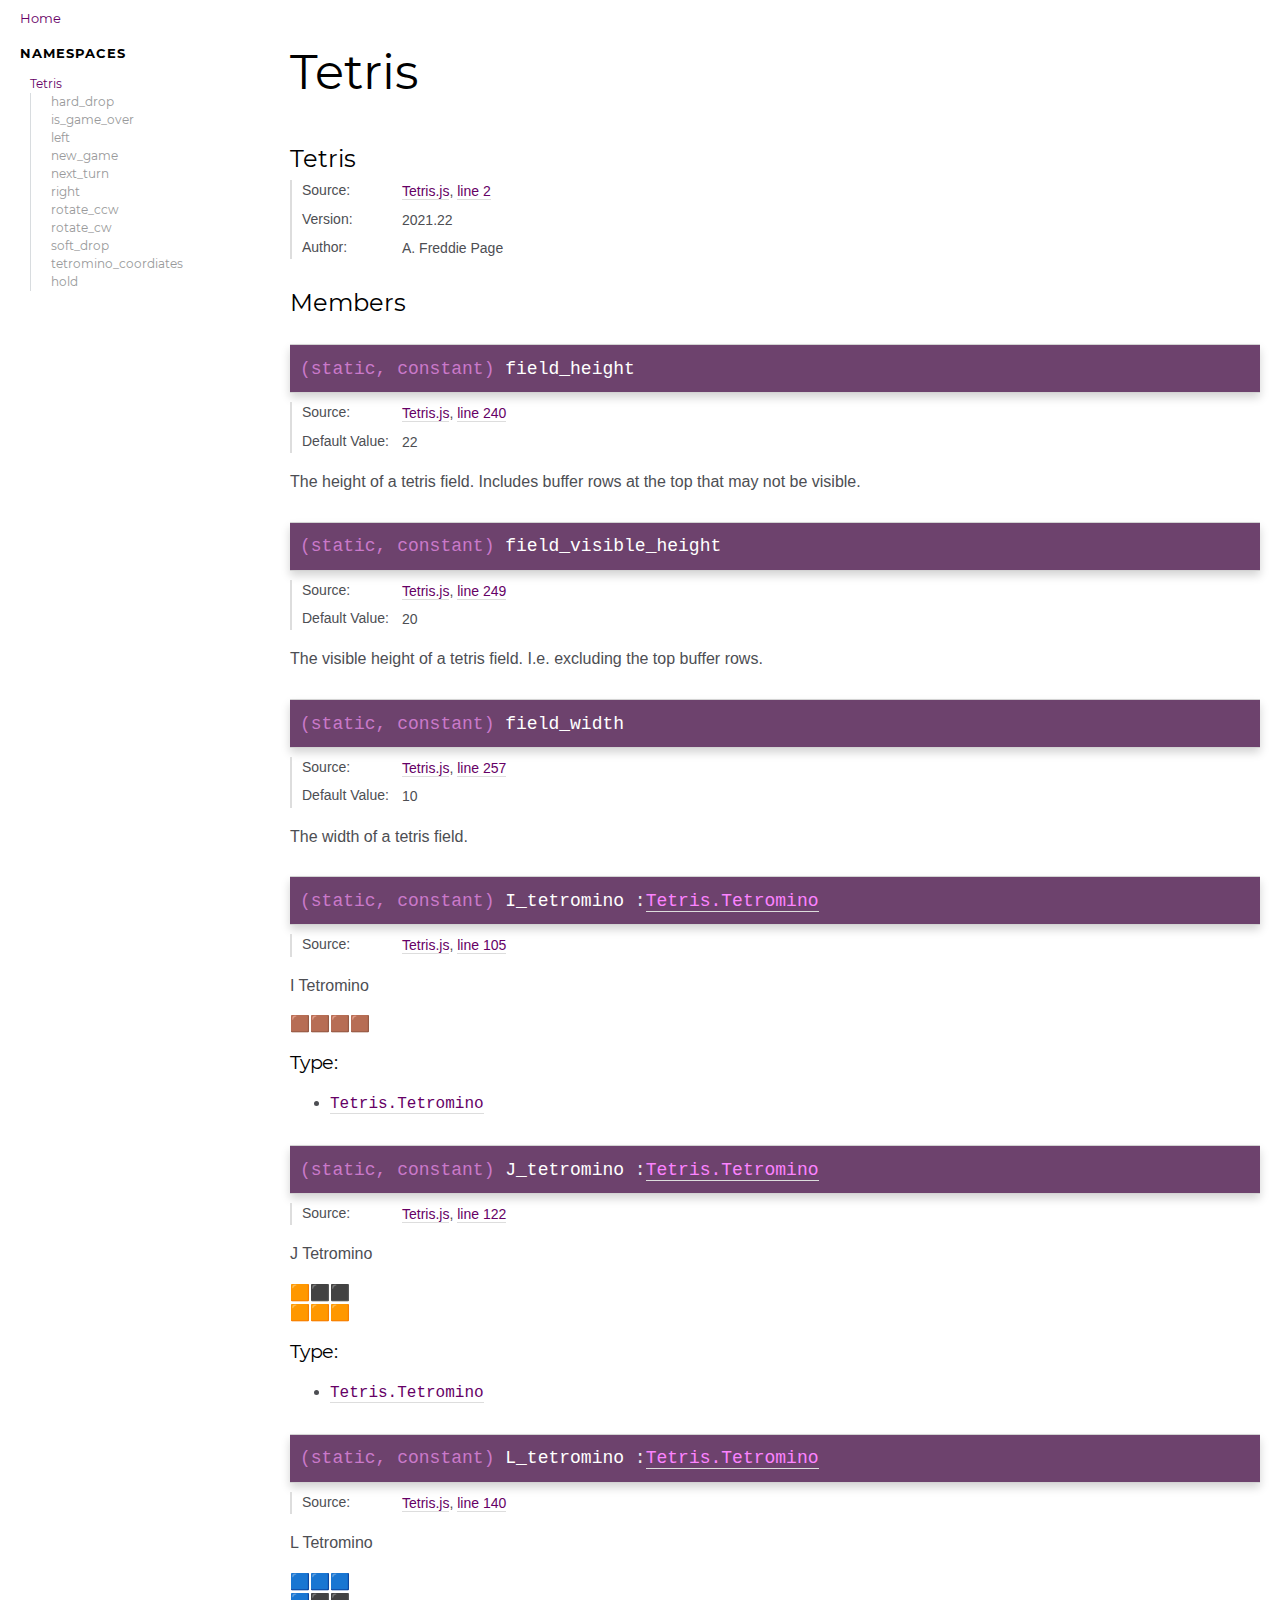
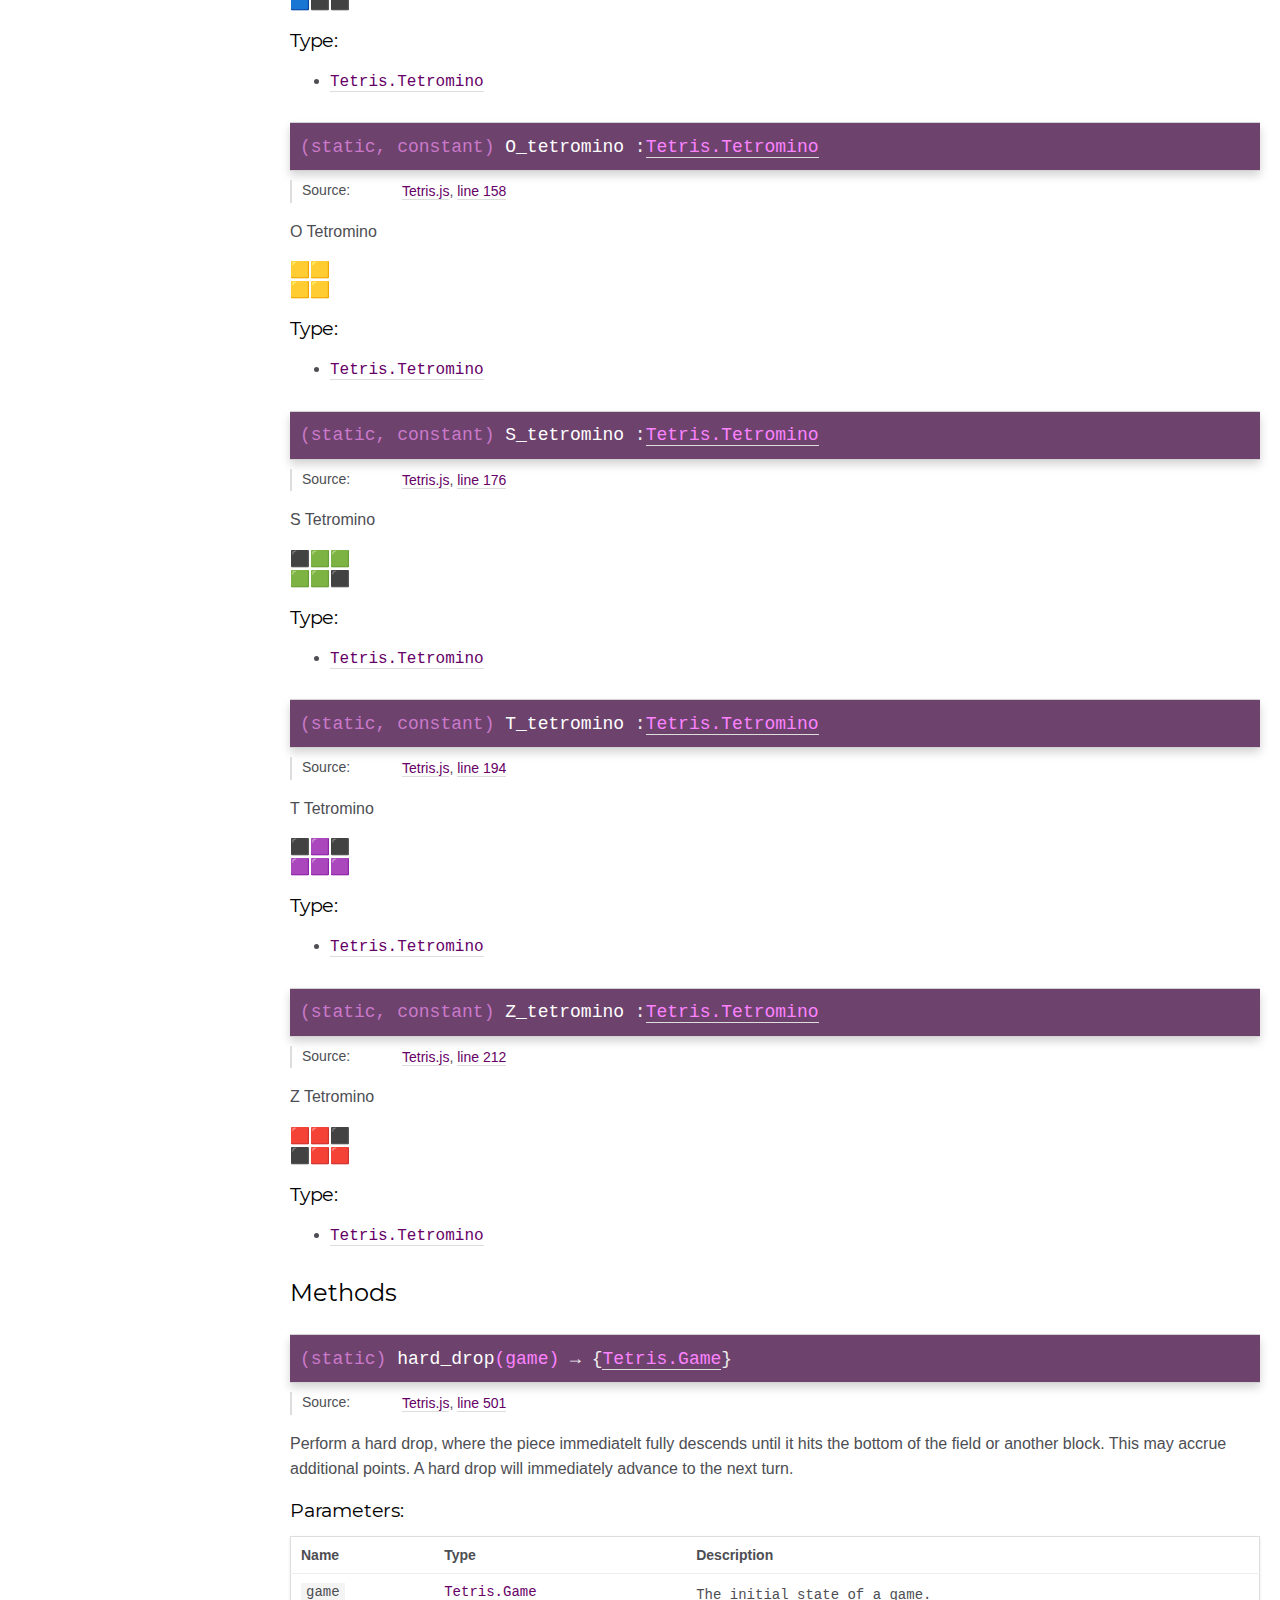
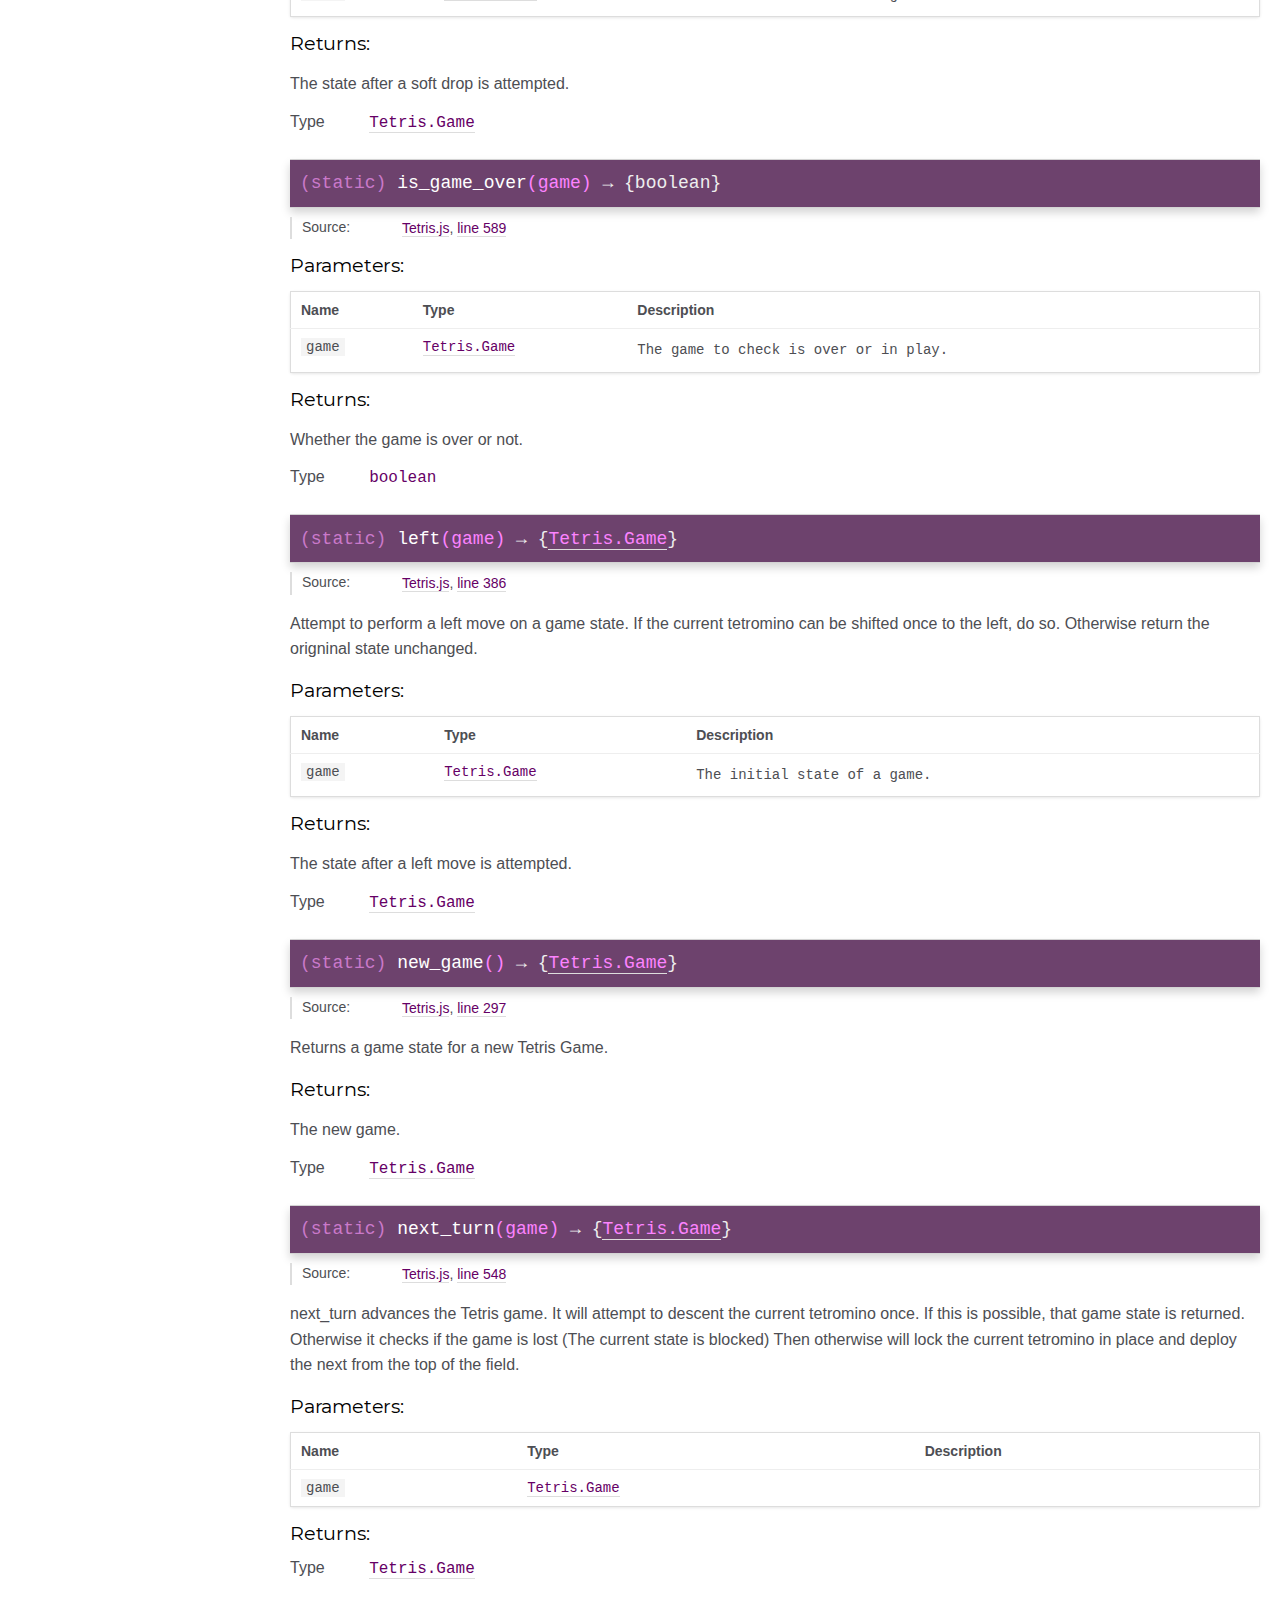
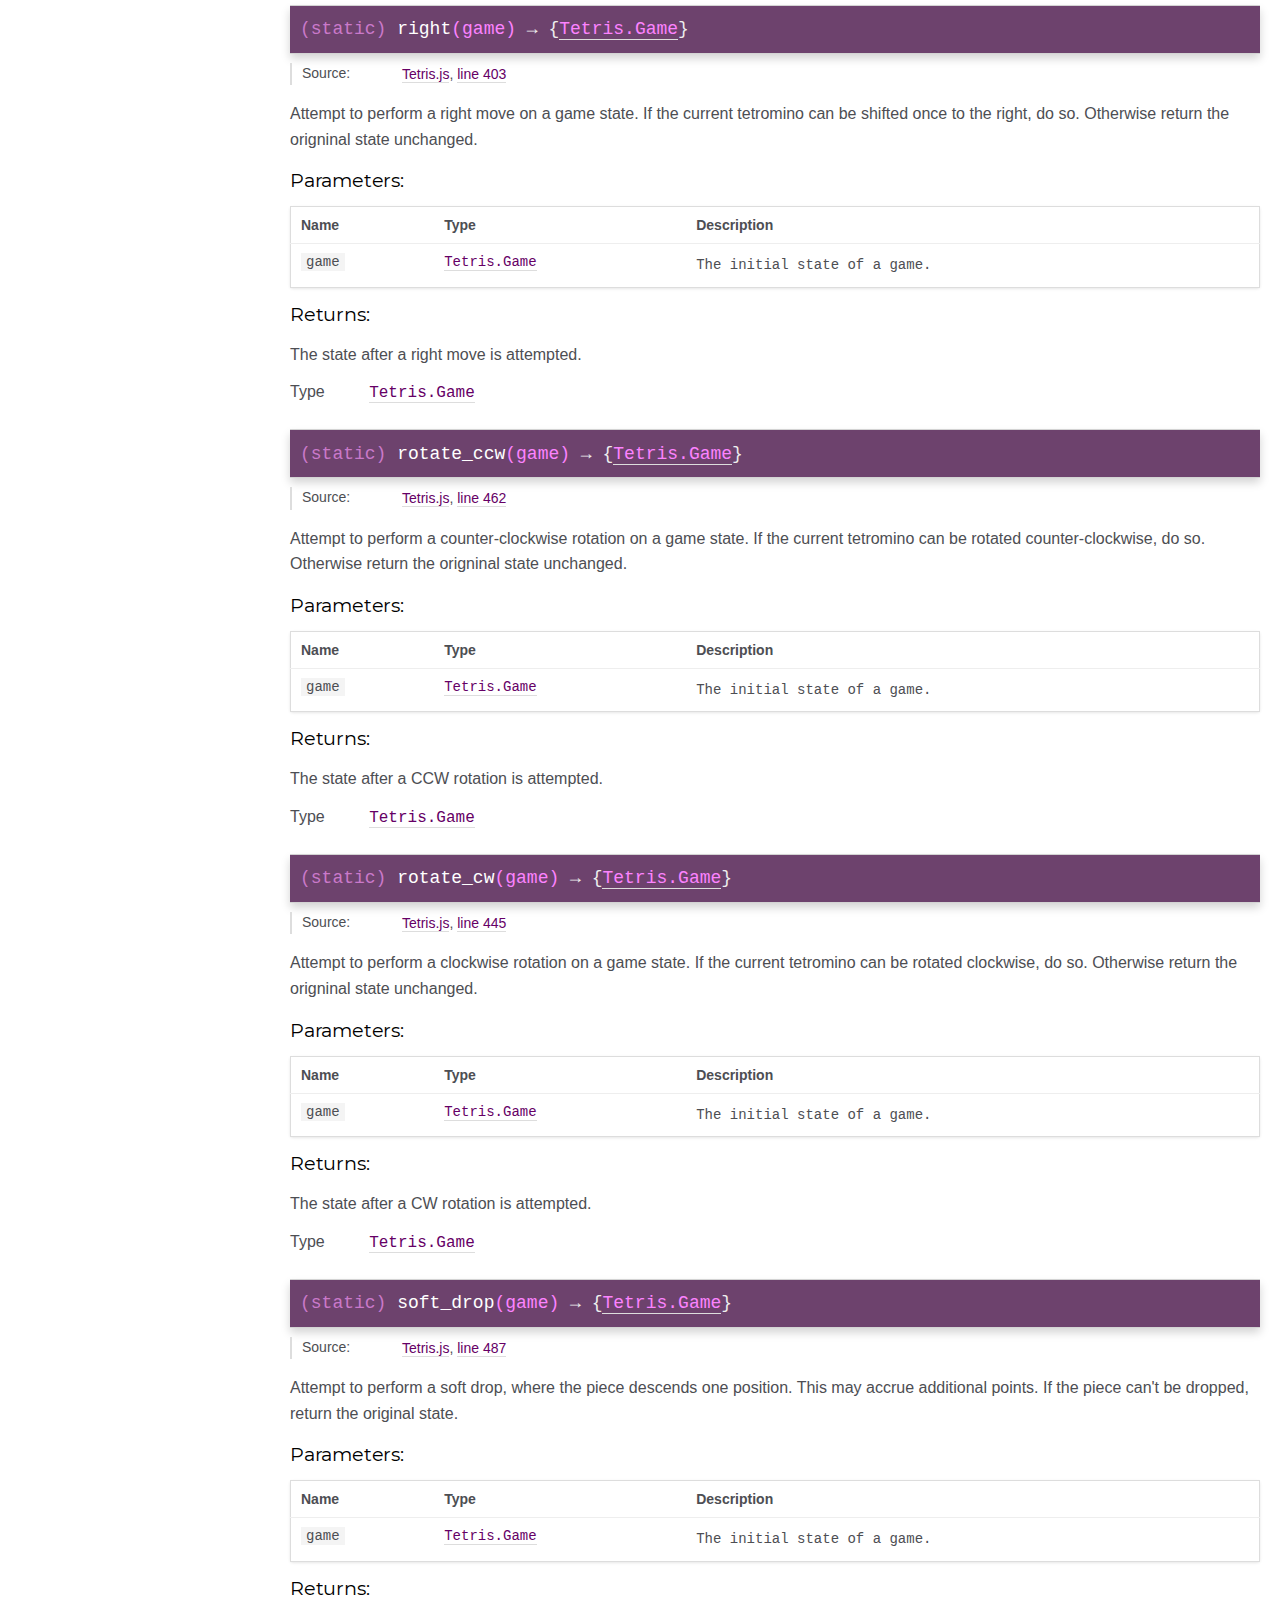
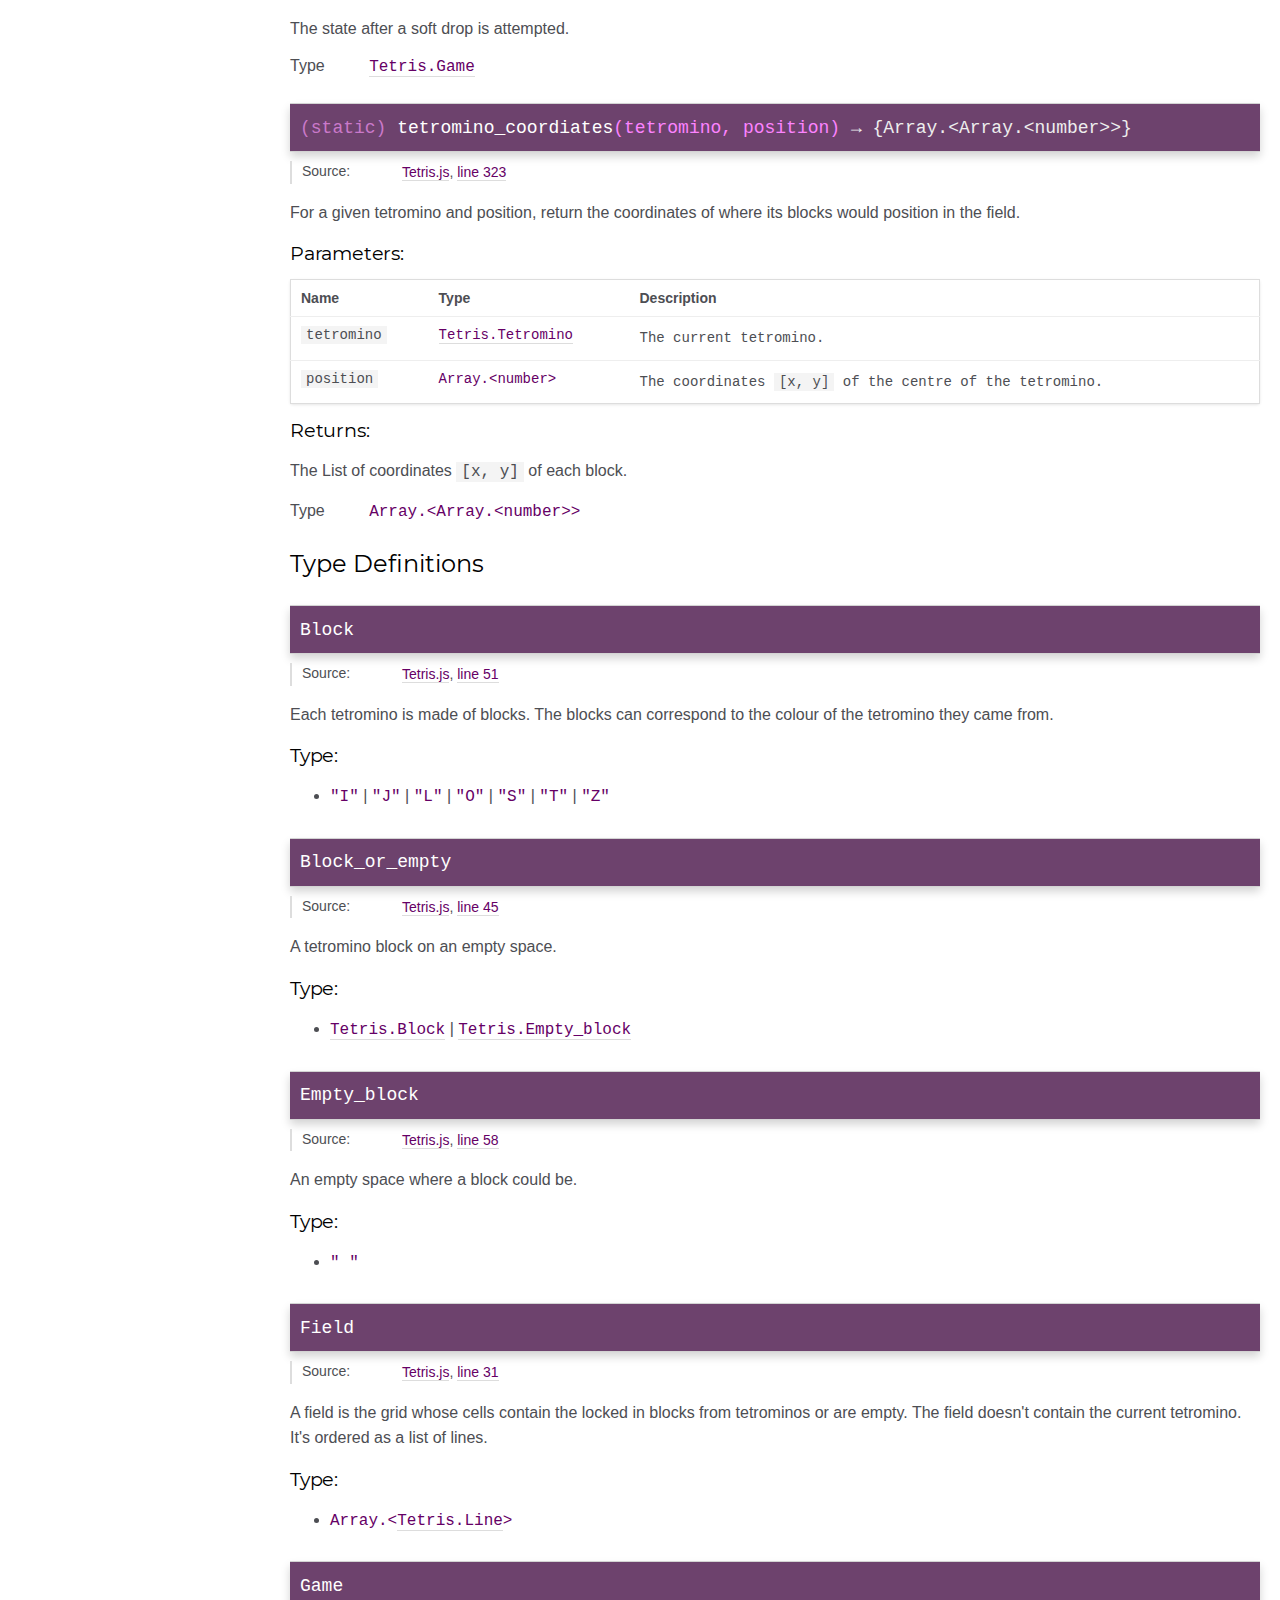
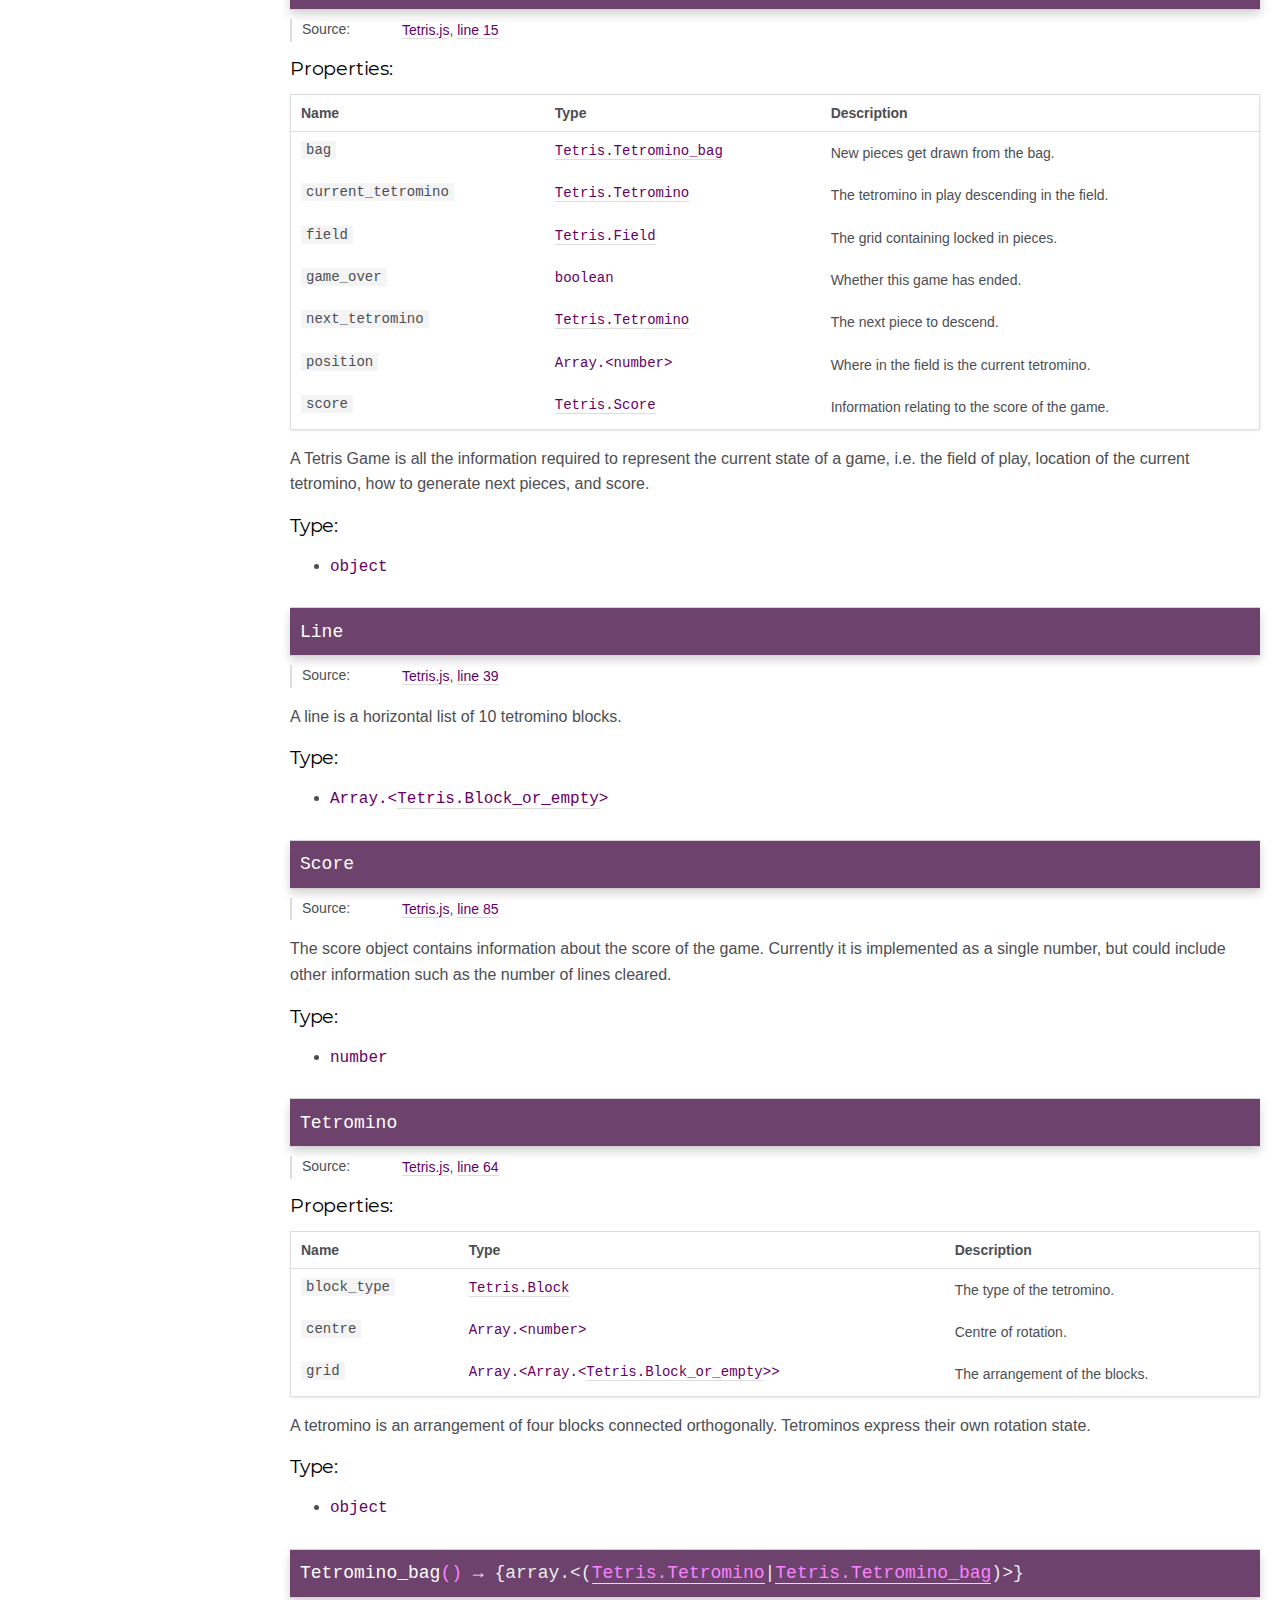
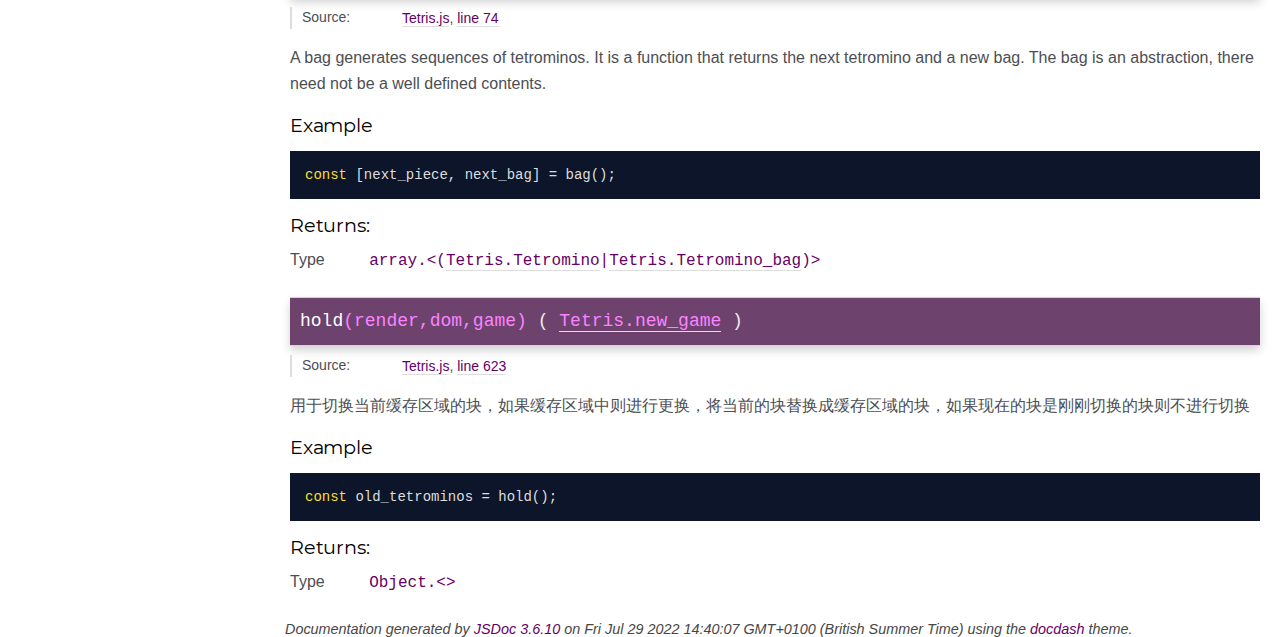
==== docs/Tetris.html @ 2494a232 "SQT" ====
<!DOCTYPE html>
<html lang="en">

<head>

    <meta charset="utf-8">
    <title>Tetris - Documentation</title>


    <script src="scripts/prettify/prettify.js"></script>
    <script src="scripts/prettify/lang-css.js"></script>
    <!--[if lt IE 9]>
      <script src="//html5shiv.googlecode.com/svn/trunk/html5.js"></script>
    <![endif]-->
    <link type="text/css" rel="stylesheet" href="styles/prettify.css">
    <link type="text/css" rel="stylesheet" href="styles/jsdoc.css">
    <script src="scripts/nav.js" defer></script>
    <meta name="viewport" content="width=device-width, initial-scale=1.0">
</head>

<body>

    <input type="checkbox" id="nav-trigger" class="nav-trigger" />
    <label for="nav-trigger" class="navicon-button x">
        <div class="navicon"></div>
    </label>

    <label for="nav-trigger" class="overlay"></label>

    <nav>

        <h2><a href="index.html">Home</a></h2>
        <h3>Namespaces</h3>
        <ul>
            <li><a href="Tetris.html">Tetris</a>
                <ul class='methods'>
                    <li data-type='method'><a href="Tetris.html#.hard_drop">hard_drop</a></li>
                    <li data-type='method'><a href="Tetris.html#.is_game_over">is_game_over</a></li>
                    <li data-type='method'><a href="Tetris.html#.left">left</a></li>
                    <li data-type='method'><a href="Tetris.html#.new_game">new_game</a></li>
                    <li data-type='method'><a href="Tetris.html#.next_turn">next_turn</a></li>
                    <li data-type='method'><a href="Tetris.html#.right">right</a></li>
                    <li data-type='method'><a href="Tetris.html#.rotate_ccw">rotate_ccw</a></li>
                    <li data-type='method'><a href="Tetris.html#.rotate_cw">rotate_cw</a></li>
                    <li data-type='method'><a href="Tetris.html#.soft_drop">soft_drop</a></li>
                    <li data-type='method'><a href="Tetris.html#.tetromino_coordiates">tetromino_coordiates</a></li>
                    <li data-type='method'><a href="Tetris.html#.hold">hold</a></li>
                </ul>
            </li>
        </ul>
    </nav>

    <div id="main">

        <h1 class="page-title">Tetris</h1>







        <section>

            <header>

                <h2>
                    Tetris
                </h2>


            </header>

            <article>

                <div class="container-overview">



                    <dl class="details">


                        <dt class="tag-source">Source:</dt>
                        <dd class="tag-source">
                            <ul class="dummy">
                                <li>
                                    <a href="Tetris.js.html">Tetris.js</a>, <a href="Tetris.js.html#line2">line 2</a>
                                </li>
                            </ul>
                        </dd>



                        <dt class="tag-version">Version:</dt>
                        <dd class="tag-version">
                            <ul class="dummy">
                                <li>2021.22</li>
                            </ul>
                        </dd>

















                        <dt class="tag-author">Author:</dt>
                        <dd class="tag-author">
                            <ul>
                                <li>A. Freddie Page</li>
                            </ul>
                        </dd>













                    </dl>








                </div>















                <h3 class="subsection-title">Members</h3>



                <h4 class="name" id=".field_height"><span class="type-signature">(static, constant)
                    </span>field_height<span class="type-signature"></span></h4>





                <dl class="details">


                    <dt class="tag-source">Source:</dt>
                    <dd class="tag-source">
                        <ul class="dummy">
                            <li>
                                <a href="Tetris.js.html">Tetris.js</a>, <a href="Tetris.js.html#line240">line 240</a>
                            </li>
                        </ul>
                    </dd>

























                    <dt class="tag-default">Default Value:</dt>
                    <dd class="tag-default">
                        <ul class="dummy">
                            <li>22</li>
                        </ul>
                    </dd>







                </dl>





                <div class="description usertext">
                    <p>The height of a tetris field.
                        Includes buffer rows at the top that may not be visible.</p>
                </div>










                <h4 class="name" id=".field_visible_height"><span class="type-signature">(static, constant)
                    </span>field_visible_height<span class="type-signature"></span></h4>





                <dl class="details">


                    <dt class="tag-source">Source:</dt>
                    <dd class="tag-source">
                        <ul class="dummy">
                            <li>
                                <a href="Tetris.js.html">Tetris.js</a>, <a href="Tetris.js.html#line249">line 249</a>
                            </li>
                        </ul>
                    </dd>

























                    <dt class="tag-default">Default Value:</dt>
                    <dd class="tag-default">
                        <ul class="dummy">
                            <li>20</li>
                        </ul>
                    </dd>







                </dl>





                <div class="description usertext">
                    <p>The visible height of a tetris field.
                        I.e. excluding the top buffer rows.</p>
                </div>










                <h4 class="name" id=".field_width"><span class="type-signature">(static, constant)
                    </span>field_width<span class="type-signature"></span></h4>





                <dl class="details">


                    <dt class="tag-source">Source:</dt>
                    <dd class="tag-source">
                        <ul class="dummy">
                            <li>
                                <a href="Tetris.js.html">Tetris.js</a>, <a href="Tetris.js.html#line257">line 257</a>
                            </li>
                        </ul>
                    </dd>

























                    <dt class="tag-default">Default Value:</dt>
                    <dd class="tag-default">
                        <ul class="dummy">
                            <li>10</li>
                        </ul>
                    </dd>







                </dl>





                <div class="description usertext">
                    <p>The width of a tetris field.</p>
                </div>










                <h4 class="name" id=".I_tetromino"><span class="type-signature">(static, constant)
                    </span>I_tetromino<span class="type-signature"> :<a
                            href="Tetris.html#.Tetromino">Tetris.Tetromino</a></span></h4>





                <dl class="details">


                    <dt class="tag-source">Source:</dt>
                    <dd class="tag-source">
                        <ul class="dummy">
                            <li>
                                <a href="Tetris.js.html">Tetris.js</a>, <a href="Tetris.js.html#line105">line 105</a>
                            </li>
                        </ul>
                    </dd>































                </dl>





                <div class="description usertext">
                    <p>I Tetromino</p>
                    <pre>
🟫🟫🟫🟫
</pre>
                </div>



                <h5>Type:</h5>
                <ul>
                    <li>

                        <span class="param-type"><a href="Tetris.html#.Tetromino">Tetris.Tetromino</a></span>


                    </li>
                </ul>








                <h4 class="name" id=".J_tetromino"><span class="type-signature">(static, constant)
                    </span>J_tetromino<span class="type-signature"> :<a
                            href="Tetris.html#.Tetromino">Tetris.Tetromino</a></span></h4>





                <dl class="details">


                    <dt class="tag-source">Source:</dt>
                    <dd class="tag-source">
                        <ul class="dummy">
                            <li>
                                <a href="Tetris.js.html">Tetris.js</a>, <a href="Tetris.js.html#line122">line 122</a>
                            </li>
                        </ul>
                    </dd>































                </dl>





                <div class="description usertext">
                    <p>J Tetromino</p>
                    <pre>
🟧⬛⬛
🟧🟧🟧
</pre>
                </div>



                <h5>Type:</h5>
                <ul>
                    <li>

                        <span class="param-type"><a href="Tetris.html#.Tetromino">Tetris.Tetromino</a></span>


                    </li>
                </ul>








                <h4 class="name" id=".L_tetromino"><span class="type-signature">(static, constant)
                    </span>L_tetromino<span class="type-signature"> :<a
                            href="Tetris.html#.Tetromino">Tetris.Tetromino</a></span></h4>





                <dl class="details">


                    <dt class="tag-source">Source:</dt>
                    <dd class="tag-source">
                        <ul class="dummy">
                            <li>
                                <a href="Tetris.js.html">Tetris.js</a>, <a href="Tetris.js.html#line140">line 140</a>
                            </li>
                        </ul>
                    </dd>































                </dl>





                <div class="description usertext">
                    <p>L Tetromino</p>
                    <pre>
🟦🟦🟦
🟦⬛⬛
</pre>
                </div>



                <h5>Type:</h5>
                <ul>
                    <li>

                        <span class="param-type"><a href="Tetris.html#.Tetromino">Tetris.Tetromino</a></span>


                    </li>
                </ul>








                <h4 class="name" id=".O_tetromino"><span class="type-signature">(static, constant)
                    </span>O_tetromino<span class="type-signature"> :<a
                            href="Tetris.html#.Tetromino">Tetris.Tetromino</a></span></h4>





                <dl class="details">


                    <dt class="tag-source">Source:</dt>
                    <dd class="tag-source">
                        <ul class="dummy">
                            <li>
                                <a href="Tetris.js.html">Tetris.js</a>, <a href="Tetris.js.html#line158">line 158</a>
                            </li>
                        </ul>
                    </dd>































                </dl>





                <div class="description usertext">
                    <p>O Tetromino</p>
                    <pre>
🟨🟨
🟨🟨
</pre>
                </div>



                <h5>Type:</h5>
                <ul>
                    <li>

                        <span class="param-type"><a href="Tetris.html#.Tetromino">Tetris.Tetromino</a></span>


                    </li>
                </ul>








                <h4 class="name" id=".S_tetromino"><span class="type-signature">(static, constant)
                    </span>S_tetromino<span class="type-signature"> :<a
                            href="Tetris.html#.Tetromino">Tetris.Tetromino</a></span></h4>





                <dl class="details">


                    <dt class="tag-source">Source:</dt>
                    <dd class="tag-source">
                        <ul class="dummy">
                            <li>
                                <a href="Tetris.js.html">Tetris.js</a>, <a href="Tetris.js.html#line176">line 176</a>
                            </li>
                        </ul>
                    </dd>































                </dl>





                <div class="description usertext">
                    <p>S Tetromino</p>
                    <pre>
⬛🟩🟩
🟩🟩⬛
</pre>
                </div>



                <h5>Type:</h5>
                <ul>
                    <li>

                        <span class="param-type"><a href="Tetris.html#.Tetromino">Tetris.Tetromino</a></span>


                    </li>
                </ul>








                <h4 class="name" id=".T_tetromino"><span class="type-signature">(static, constant)
                    </span>T_tetromino<span class="type-signature"> :<a
                            href="Tetris.html#.Tetromino">Tetris.Tetromino</a></span></h4>





                <dl class="details">


                    <dt class="tag-source">Source:</dt>
                    <dd class="tag-source">
                        <ul class="dummy">
                            <li>
                                <a href="Tetris.js.html">Tetris.js</a>, <a href="Tetris.js.html#line194">line 194</a>
                            </li>
                        </ul>
                    </dd>































                </dl>





                <div class="description usertext">
                    <p>T Tetromino</p>
                    <pre>
⬛🟪⬛
🟪🟪🟪
</pre>
                </div>



                <h5>Type:</h5>
                <ul>
                    <li>

                        <span class="param-type"><a href="Tetris.html#.Tetromino">Tetris.Tetromino</a></span>


                    </li>
                </ul>








                <h4 class="name" id=".Z_tetromino"><span class="type-signature">(static, constant)
                    </span>Z_tetromino<span class="type-signature"> :<a
                            href="Tetris.html#.Tetromino">Tetris.Tetromino</a></span></h4>





                <dl class="details">


                    <dt class="tag-source">Source:</dt>
                    <dd class="tag-source">
                        <ul class="dummy">
                            <li>
                                <a href="Tetris.js.html">Tetris.js</a>, <a href="Tetris.js.html#line212">line 212</a>
                            </li>
                        </ul>
                    </dd>































                </dl>





                <div class="description usertext">
                    <p>Z Tetromino</p>
                    <pre>
🟥🟥⬛
⬛🟥🟥
</pre>
                </div>



                <h5>Type:</h5>
                <ul>
                    <li>

                        <span class="param-type"><a href="Tetris.html#.Tetromino">Tetris.Tetromino</a></span>


                    </li>
                </ul>










                <h3 class="subsection-title">Methods</h3>






                <h4 class="name" id=".hard_drop"><span class="type-signature">(static) </span>hard_drop<span
                        class="signature">(game)</span><span class="type-signature"> &rarr; {<a
                            href="Tetris.html#.Game">Tetris.Game</a>}</span></h4>






                <dl class="details">


                    <dt class="tag-source">Source:</dt>
                    <dd class="tag-source">
                        <ul class="dummy">
                            <li>
                                <a href="Tetris.js.html">Tetris.js</a>, <a href="Tetris.js.html#line501">line 501</a>
                            </li>
                        </ul>
                    </dd>































                </dl>





                <div class="description usertext">
                    <p>Perform a hard drop, where the piece immediatelt fully descends
                        until it hits the bottom of the field or another block.
                        This may accrue additional points.
                        A hard drop will immediately advance to the next turn.</p>
                </div>











                <h5>Parameters:</h5>


                <table class="params">
                    <thead>
                        <tr>

                            <th>Name</th>


                            <th>Type</th>





                            <th class="last">Description</th>
                        </tr>
                    </thead>

                    <tbody>


                        <tr>

                            <td class="name"><code>game</code></td>


                            <td class="type">


                                <span class="param-type"><a href="Tetris.html#.Game">Tetris.Game</a></span>



                            </td>





                            <td class="description last">
                                <p>The initial state of a game.</p>
                            </td>
                        </tr>


                    </tbody>
                </table>
















                <h5>Returns:</h5>


                <div class="param-desc">
                    <p>The state after a soft drop is attempted.</p>
                </div>



                <dl class="param-type">
                    <dt>
                        Type
                    </dt>
                    <dd>

                        <span class="param-type"><a href="Tetris.html#.Game">Tetris.Game</a></span>


                    </dd>
                </dl>










                <h4 class="name" id=".is_game_over"><span class="type-signature">(static) </span>is_game_over<span
                        class="signature">(game)</span><span class="type-signature"> &rarr; {boolean}</span></h4>






                <dl class="details">


                    <dt class="tag-source">Source:</dt>
                    <dd class="tag-source">
                        <ul class="dummy">
                            <li>
                                <a href="Tetris.js.html">Tetris.js</a>, <a href="Tetris.js.html#line589">line 589</a>
                            </li>
                        </ul>
                    </dd>































                </dl>















                <h5>Parameters:</h5>


                <table class="params">
                    <thead>
                        <tr>

                            <th>Name</th>


                            <th>Type</th>





                            <th class="last">Description</th>
                        </tr>
                    </thead>

                    <tbody>


                        <tr>

                            <td class="name"><code>game</code></td>


                            <td class="type">


                                <span class="param-type"><a href="Tetris.html#.Game">Tetris.Game</a></span>



                            </td>





                            <td class="description last">
                                <p>The game to check is over or in play.</p>
                            </td>
                        </tr>


                    </tbody>
                </table>
















                <h5>Returns:</h5>


                <div class="param-desc">
                    <p>Whether the game is over or not.</p>
                </div>



                <dl class="param-type">
                    <dt>
                        Type
                    </dt>
                    <dd>

                        <span class="param-type">boolean</span>


                    </dd>
                </dl>










                <h4 class="name" id=".left"><span class="type-signature">(static) </span>left<span
                        class="signature">(game)</span><span class="type-signature"> &rarr; {<a
                            href="Tetris.html#.Game">Tetris.Game</a>}</span></h4>






                <dl class="details">


                    <dt class="tag-source">Source:</dt>
                    <dd class="tag-source">
                        <ul class="dummy">
                            <li>
                                <a href="Tetris.js.html">Tetris.js</a>, <a href="Tetris.js.html#line386">line 386</a>
                            </li>
                        </ul>
                    </dd>































                </dl>





                <div class="description usertext">
                    <p>Attempt to perform a left move on a game state.
                        If the current tetromino can be shifted once to the left, do so.
                        Otherwise return the origninal state unchanged.</p>
                </div>











                <h5>Parameters:</h5>


                <table class="params">
                    <thead>
                        <tr>

                            <th>Name</th>


                            <th>Type</th>





                            <th class="last">Description</th>
                        </tr>
                    </thead>

                    <tbody>


                        <tr>

                            <td class="name"><code>game</code></td>


                            <td class="type">


                                <span class="param-type"><a href="Tetris.html#.Game">Tetris.Game</a></span>



                            </td>





                            <td class="description last">
                                <p>The initial state of a game.</p>
                            </td>
                        </tr>


                    </tbody>
                </table>
















                <h5>Returns:</h5>


                <div class="param-desc">
                    <p>The state after a left move is attempted.</p>
                </div>



                <dl class="param-type">
                    <dt>
                        Type
                    </dt>
                    <dd>

                        <span class="param-type"><a href="Tetris.html#.Game">Tetris.Game</a></span>


                    </dd>
                </dl>










                <h4 class="name" id=".new_game"><span class="type-signature">(static) </span>new_game<span
                        class="signature">()</span><span class="type-signature"> &rarr; {<a
                            href="Tetris.html#.Game">Tetris.Game</a>}</span></h4>






                <dl class="details">


                    <dt class="tag-source">Source:</dt>
                    <dd class="tag-source">
                        <ul class="dummy">
                            <li>
                                <a href="Tetris.js.html">Tetris.js</a>, <a href="Tetris.js.html#line297">line 297</a>
                            </li>
                        </ul>
                    </dd>































                </dl>





                <div class="description usertext">
                    <p>Returns a game state for a new Tetris Game.</p>
                </div>

























                <h5>Returns:</h5>


                <div class="param-desc">
                    <p>The new game.</p>
                </div>



                <dl class="param-type">
                    <dt>
                        Type
                    </dt>
                    <dd>

                        <span class="param-type"><a href="Tetris.html#.Game">Tetris.Game</a></span>


                    </dd>
                </dl>










                <h4 class="name" id=".next_turn"><span class="type-signature">(static) </span>next_turn<span
                        class="signature">(game)</span><span class="type-signature"> &rarr; {<a
                            href="Tetris.html#.Game">Tetris.Game</a>}</span></h4>






                <dl class="details">


                    <dt class="tag-source">Source:</dt>
                    <dd class="tag-source">
                        <ul class="dummy">
                            <li>
                                <a href="Tetris.js.html">Tetris.js</a>, <a href="Tetris.js.html#line548">line 548</a>
                            </li>
                        </ul>
                    </dd>































                </dl>





                <div class="description usertext">
                    <p>next_turn advances the Tetris game.
                        It will attempt to descent the current tetromino once.
                        If this is possible, that game state is returned.
                        Otherwise it checks if the game is lost (The current state is blocked)
                        Then otherwise will lock the current tetromino in place and deploy the next
                        from the top of the field.</p>
                </div>











                <h5>Parameters:</h5>


                <table class="params">
                    <thead>
                        <tr>

                            <th>Name</th>


                            <th>Type</th>





                            <th class="last">Description</th>
                        </tr>
                    </thead>

                    <tbody>


                        <tr>

                            <td class="name"><code>game</code></td>


                            <td class="type">


                                <span class="param-type"><a href="Tetris.html#.Game">Tetris.Game</a></span>



                            </td>





                            <td class="description last"></td>
                        </tr>


                    </tbody>
                </table>
















                <h5>Returns:</h5>




                <dl class="param-type">
                    <dt>
                        Type
                    </dt>
                    <dd>

                        <span class="param-type"><a href="Tetris.html#.Game">Tetris.Game</a></span>


                    </dd>
                </dl>










                <h4 class="name" id=".right"><span class="type-signature">(static) </span>right<span
                        class="signature">(game)</span><span class="type-signature"> &rarr; {<a
                            href="Tetris.html#.Game">Tetris.Game</a>}</span></h4>






                <dl class="details">


                    <dt class="tag-source">Source:</dt>
                    <dd class="tag-source">
                        <ul class="dummy">
                            <li>
                                <a href="Tetris.js.html">Tetris.js</a>, <a href="Tetris.js.html#line403">line 403</a>
                            </li>
                        </ul>
                    </dd>































                </dl>





                <div class="description usertext">
                    <p>Attempt to perform a right move on a game state.
                        If the current tetromino can be shifted once to the right, do so.
                        Otherwise return the origninal state unchanged.</p>
                </div>











                <h5>Parameters:</h5>


                <table class="params">
                    <thead>
                        <tr>

                            <th>Name</th>


                            <th>Type</th>





                            <th class="last">Description</th>
                        </tr>
                    </thead>

                    <tbody>


                        <tr>

                            <td class="name"><code>game</code></td>


                            <td class="type">


                                <span class="param-type"><a href="Tetris.html#.Game">Tetris.Game</a></span>



                            </td>





                            <td class="description last">
                                <p>The initial state of a game.</p>
                            </td>
                        </tr>


                    </tbody>
                </table>
















                <h5>Returns:</h5>


                <div class="param-desc">
                    <p>The state after a right move is attempted.</p>
                </div>



                <dl class="param-type">
                    <dt>
                        Type
                    </dt>
                    <dd>

                        <span class="param-type"><a href="Tetris.html#.Game">Tetris.Game</a></span>


                    </dd>
                </dl>










                <h4 class="name" id=".rotate_ccw"><span class="type-signature">(static) </span>rotate_ccw<span
                        class="signature">(game)</span><span class="type-signature"> &rarr; {<a
                            href="Tetris.html#.Game">Tetris.Game</a>}</span></h4>






                <dl class="details">


                    <dt class="tag-source">Source:</dt>
                    <dd class="tag-source">
                        <ul class="dummy">
                            <li>
                                <a href="Tetris.js.html">Tetris.js</a>, <a href="Tetris.js.html#line462">line 462</a>
                            </li>
                        </ul>
                    </dd>































                </dl>





                <div class="description usertext">
                    <p>Attempt to perform a counter-clockwise rotation on a game state.
                        If the current tetromino can be rotated counter-clockwise, do so.
                        Otherwise return the origninal state unchanged.</p>
                </div>











                <h5>Parameters:</h5>


                <table class="params">
                    <thead>
                        <tr>

                            <th>Name</th>


                            <th>Type</th>





                            <th class="last">Description</th>
                        </tr>
                    </thead>

                    <tbody>


                        <tr>

                            <td class="name"><code>game</code></td>


                            <td class="type">


                                <span class="param-type"><a href="Tetris.html#.Game">Tetris.Game</a></span>



                            </td>





                            <td class="description last">
                                <p>The initial state of a game.</p>
                            </td>
                        </tr>


                    </tbody>
                </table>
















                <h5>Returns:</h5>


                <div class="param-desc">
                    <p>The state after a CCW rotation is attempted.</p>
                </div>



                <dl class="param-type">
                    <dt>
                        Type
                    </dt>
                    <dd>

                        <span class="param-type"><a href="Tetris.html#.Game">Tetris.Game</a></span>


                    </dd>
                </dl>










                <h4 class="name" id=".rotate_cw"><span class="type-signature">(static) </span>rotate_cw<span
                        class="signature">(game)</span><span class="type-signature"> &rarr; {<a
                            href="Tetris.html#.Game">Tetris.Game</a>}</span></h4>






                <dl class="details">


                    <dt class="tag-source">Source:</dt>
                    <dd class="tag-source">
                        <ul class="dummy">
                            <li>
                                <a href="Tetris.js.html">Tetris.js</a>, <a href="Tetris.js.html#line445">line 445</a>
                            </li>
                        </ul>
                    </dd>































                </dl>





                <div class="description usertext">
                    <p>Attempt to perform a clockwise rotation on a game state.
                        If the current tetromino can be rotated clockwise, do so.
                        Otherwise return the origninal state unchanged.</p>
                </div>











                <h5>Parameters:</h5>


                <table class="params">
                    <thead>
                        <tr>

                            <th>Name</th>


                            <th>Type</th>





                            <th class="last">Description</th>
                        </tr>
                    </thead>

                    <tbody>


                        <tr>

                            <td class="name"><code>game</code></td>


                            <td class="type">


                                <span class="param-type"><a href="Tetris.html#.Game">Tetris.Game</a></span>



                            </td>





                            <td class="description last">
                                <p>The initial state of a game.</p>
                            </td>
                        </tr>


                    </tbody>
                </table>
















                <h5>Returns:</h5>


                <div class="param-desc">
                    <p>The state after a CW rotation is attempted.</p>
                </div>



                <dl class="param-type">
                    <dt>
                        Type
                    </dt>
                    <dd>

                        <span class="param-type"><a href="Tetris.html#.Game">Tetris.Game</a></span>


                    </dd>
                </dl>










                <h4 class="name" id=".soft_drop"><span class="type-signature">(static) </span>soft_drop<span
                        class="signature">(game)</span><span class="type-signature"> &rarr; {<a
                            href="Tetris.html#.Game">Tetris.Game</a>}</span></h4>






                <dl class="details">


                    <dt class="tag-source">Source:</dt>
                    <dd class="tag-source">
                        <ul class="dummy">
                            <li>
                                <a href="Tetris.js.html">Tetris.js</a>, <a href="Tetris.js.html#line487">line 487</a>
                            </li>
                        </ul>
                    </dd>































                </dl>





                <div class="description usertext">
                    <p>Attempt to perform a soft drop, where the piece descends one position.
                        This may accrue additional points.
                        If the piece can't be dropped, return the original state.</p>
                </div>











                <h5>Parameters:</h5>


                <table class="params">
                    <thead>
                        <tr>

                            <th>Name</th>


                            <th>Type</th>





                            <th class="last">Description</th>
                        </tr>
                    </thead>

                    <tbody>


                        <tr>

                            <td class="name"><code>game</code></td>


                            <td class="type">


                                <span class="param-type"><a href="Tetris.html#.Game">Tetris.Game</a></span>



                            </td>





                            <td class="description last">
                                <p>The initial state of a game.</p>
                            </td>
                        </tr>


                    </tbody>
                </table>
















                <h5>Returns:</h5>


                <div class="param-desc">
                    <p>The state after a soft drop is attempted.</p>
                </div>



                <dl class="param-type">
                    <dt>
                        Type
                    </dt>
                    <dd>

                        <span class="param-type"><a href="Tetris.html#.Game">Tetris.Game</a></span>


                    </dd>
                </dl>










                <h4 class="name" id=".tetromino_coordiates"><span class="type-signature">(static)
                    </span>tetromino_coordiates<span class="signature">(tetromino, position)</span><span
                        class="type-signature"> &rarr; {Array.&lt;Array.&lt;number>>}</span></h4>






                <dl class="details">


                    <dt class="tag-source">Source:</dt>
                    <dd class="tag-source">
                        <ul class="dummy">
                            <li>
                                <a href="Tetris.js.html">Tetris.js</a>, <a href="Tetris.js.html#line323">line 323</a>
                            </li>
                        </ul>
                    </dd>































                </dl>





                <div class="description usertext">
                    <p>For a given tetromino and position,
                        return the coordinates of where its blocks would position in the field.</p>
                </div>











                <h5>Parameters:</h5>


                <table class="params">
                    <thead>
                        <tr>

                            <th>Name</th>


                            <th>Type</th>





                            <th class="last">Description</th>
                        </tr>
                    </thead>

                    <tbody>


                        <tr>

                            <td class="name"><code>tetromino</code></td>


                            <td class="type">


                                <span class="param-type"><a href="Tetris.html#.Tetromino">Tetris.Tetromino</a></span>



                            </td>





                            <td class="description last">
                                <p>The current tetromino.</p>
                            </td>
                        </tr>



                        <tr>

                            <td class="name"><code>position</code></td>


                            <td class="type">


                                <span class="param-type">Array.&lt;number></span>



                            </td>





                            <td class="description last">
                                <p>The coordinates <code>[x, y]</code> of the centre of the tetromino.</p>
                            </td>
                        </tr>


                    </tbody>
                </table>
















                <h5>Returns:</h5>


                <div class="param-desc">
                    <p>The List of coordinates <code>[x, y]</code> of each block.</p>
                </div>



                <dl class="param-type">
                    <dt>
                        Type
                    </dt>
                    <dd>

                        <span class="param-type">Array.&lt;Array.&lt;number>></span>


                    </dd>
                </dl>









                <h3 class="subsection-title">Type Definitions</h3>



                <h4 class="name" id=".Block">Block</h4>





                <dl class="details">


                    <dt class="tag-source">Source:</dt>
                    <dd class="tag-source">
                        <ul class="dummy">
                            <li>
                                <a href="Tetris.js.html">Tetris.js</a>, <a href="Tetris.js.html#line51">line 51</a>
                            </li>
                        </ul>
                    </dd>































                </dl>





                <div class="description usertext">
                    <p>Each tetromino is made of blocks. The blocks can correspond to the colour
                        of the tetromino they came from.</p>
                </div>



                <h5>Type:</h5>
                <ul>
                    <li>

                        <span class="param-type">"I"</span>
                        |

                        <span class="param-type">"J"</span>
                        |

                        <span class="param-type">"L"</span>
                        |

                        <span class="param-type">"O"</span>
                        |

                        <span class="param-type">"S"</span>
                        |

                        <span class="param-type">"T"</span>
                        |

                        <span class="param-type">"Z"</span>


                    </li>
                </ul>








                <h4 class="name" id=".Block_or_empty">Block_or_empty</h4>





                <dl class="details">


                    <dt class="tag-source">Source:</dt>
                    <dd class="tag-source">
                        <ul class="dummy">
                            <li>
                                <a href="Tetris.js.html">Tetris.js</a>, <a href="Tetris.js.html#line45">line 45</a>
                            </li>
                        </ul>
                    </dd>































                </dl>





                <div class="description usertext">
                    <p>A tetromino block on an empty space.</p>
                </div>



                <h5>Type:</h5>
                <ul>
                    <li>

                        <span class="param-type"><a href="Tetris.html#.Block">Tetris.Block</a></span>
                        |

                        <span class="param-type"><a href="Tetris.html#.Empty_block">Tetris.Empty_block</a></span>


                    </li>
                </ul>








                <h4 class="name" id=".Empty_block">Empty_block</h4>





                <dl class="details">


                    <dt class="tag-source">Source:</dt>
                    <dd class="tag-source">
                        <ul class="dummy">
                            <li>
                                <a href="Tetris.js.html">Tetris.js</a>, <a href="Tetris.js.html#line58">line 58</a>
                            </li>
                        </ul>
                    </dd>































                </dl>





                <div class="description usertext">
                    <p>An empty space where a block could be.</p>
                </div>



                <h5>Type:</h5>
                <ul>
                    <li>

                        <span class="param-type">" "</span>


                    </li>
                </ul>








                <h4 class="name" id=".Field">Field</h4>





                <dl class="details">


                    <dt class="tag-source">Source:</dt>
                    <dd class="tag-source">
                        <ul class="dummy">
                            <li>
                                <a href="Tetris.js.html">Tetris.js</a>, <a href="Tetris.js.html#line31">line 31</a>
                            </li>
                        </ul>
                    </dd>































                </dl>





                <div class="description usertext">
                    <p>A field is the grid whose cells contain the locked in blocks from
                        tetrominos or are empty. The field doesn't contain the current tetromino.
                        It's ordered as a list of lines.</p>
                </div>



                <h5>Type:</h5>
                <ul>
                    <li>

                        <span class="param-type">Array.&lt;<a href="Tetris.html#.Line">Tetris.Line</a>></span>


                    </li>
                </ul>








                <h4 class="name" id=".Game">Game</h4>





                <dl class="details">


                    <dt class="tag-source">Source:</dt>
                    <dd class="tag-source">
                        <ul class="dummy">
                            <li>
                                <a href="Tetris.js.html">Tetris.js</a>, <a href="Tetris.js.html#line15">line 15</a>
                            </li>
                        </ul>
                    </dd>































                </dl>



                <h5 class="subsection-title">Properties:</h5>



                <table class="props">
                    <thead>
                        <tr>

                            <th>Name</th>


                            <th>Type</th>





                            <th class="last">Description</th>
                        </tr>
                    </thead>

                    <tbody>


                        <tr>

                            <td class="name"><code>bag</code></td>


                            <td class="type">


                                <span class="param-type"><a
                                        href="Tetris.html#.Tetromino_bag">Tetris.Tetromino_bag</a></span>



                            </td>





                            <td class="description last">
                                <p>New pieces get drawn from the bag.</p>
                            </td>
                        </tr>



                        <tr>

                            <td class="name"><code>current_tetromino</code></td>


                            <td class="type">


                                <span class="param-type"><a href="Tetris.html#.Tetromino">Tetris.Tetromino</a></span>



                            </td>





                            <td class="description last">
                                <p>The tetromino in play descending in the field.</p>
                            </td>
                        </tr>



                        <tr>

                            <td class="name"><code>field</code></td>


                            <td class="type">


                                <span class="param-type"><a href="Tetris.html#.Field">Tetris.Field</a></span>



                            </td>





                            <td class="description last">
                                <p>The grid containing locked in pieces.</p>
                            </td>
                        </tr>



                        <tr>

                            <td class="name"><code>game_over</code></td>


                            <td class="type">


                                <span class="param-type">boolean</span>



                            </td>





                            <td class="description last">
                                <p>Whether this game has ended.</p>
                            </td>
                        </tr>



                        <tr>

                            <td class="name"><code>next_tetromino</code></td>


                            <td class="type">


                                <span class="param-type"><a href="Tetris.html#.Tetromino">Tetris.Tetromino</a></span>



                            </td>





                            <td class="description last">
                                <p>The next piece to descend.</p>
                            </td>
                        </tr>



                        <tr>

                            <td class="name"><code>position</code></td>


                            <td class="type">


                                <span class="param-type">Array.&lt;number></span>



                            </td>





                            <td class="description last">
                                <p>Where in the field is the current tetromino.</p>
                            </td>
                        </tr>



                        <tr>

                            <td class="name"><code>score</code></td>


                            <td class="type">


                                <span class="param-type"><a href="Tetris.html#.Score">Tetris.Score</a></span>



                            </td>





                            <td class="description last">
                                <p>Information relating to the score of the game.</p>
                            </td>
                        </tr>


                    </tbody>
                </table>






                <div class="description usertext">
                    <p>A Tetris Game is all the information required to represent the current state
                        of a game, i.e. the field of play, location of the current tetromino,
                        how to generate next pieces, and score.</p>
                </div>



                <h5>Type:</h5>
                <ul>
                    <li>

                        <span class="param-type">object</span>


                    </li>
                </ul>








                <h4 class="name" id=".Line">Line</h4>





                <dl class="details">


                    <dt class="tag-source">Source:</dt>
                    <dd class="tag-source">
                        <ul class="dummy">
                            <li>
                                <a href="Tetris.js.html">Tetris.js</a>, <a href="Tetris.js.html#line39">line 39</a>
                            </li>
                        </ul>
                    </dd>































                </dl>





                <div class="description usertext">
                    <p>A line is a horizontal list of 10 tetromino blocks.</p>
                </div>



                <h5>Type:</h5>
                <ul>
                    <li>

                        <span class="param-type">Array.&lt;<a
                                href="Tetris.html#.Block_or_empty">Tetris.Block_or_empty</a>></span>


                    </li>
                </ul>








                <h4 class="name" id=".Score">Score</h4>





                <dl class="details">


                    <dt class="tag-source">Source:</dt>
                    <dd class="tag-source">
                        <ul class="dummy">
                            <li>
                                <a href="Tetris.js.html">Tetris.js</a>, <a href="Tetris.js.html#line85">line 85</a>
                            </li>
                        </ul>
                    </dd>































                </dl>





                <div class="description usertext">
                    <p>The score object contains information about the score of the game.
                        Currently it is implemented as a single number,
                        but could include other information such as the number of lines cleared.</p>
                </div>



                <h5>Type:</h5>
                <ul>
                    <li>

                        <span class="param-type">number</span>


                    </li>
                </ul>








                <h4 class="name" id=".Tetromino">Tetromino</h4>





                <dl class="details">


                    <dt class="tag-source">Source:</dt>
                    <dd class="tag-source">
                        <ul class="dummy">
                            <li>
                                <a href="Tetris.js.html">Tetris.js</a>, <a href="Tetris.js.html#line64">line 64</a>
                            </li>
                        </ul>
                    </dd>































                </dl>



                <h5 class="subsection-title">Properties:</h5>



                <table class="props">
                    <thead>
                        <tr>

                            <th>Name</th>


                            <th>Type</th>





                            <th class="last">Description</th>
                        </tr>
                    </thead>

                    <tbody>


                        <tr>

                            <td class="name"><code>block_type</code></td>


                            <td class="type">


                                <span class="param-type"><a href="Tetris.html#.Block">Tetris.Block</a></span>



                            </td>





                            <td class="description last">
                                <p>The type of the tetromino.</p>
                            </td>
                        </tr>



                        <tr>

                            <td class="name"><code>centre</code></td>


                            <td class="type">


                                <span class="param-type">Array.&lt;number></span>



                            </td>





                            <td class="description last">
                                <p>Centre of rotation.</p>
                            </td>
                        </tr>



                        <tr>

                            <td class="name"><code>grid</code></td>


                            <td class="type">


                                <span class="param-type">Array.&lt;Array.&lt;<a
                                        href="Tetris.html#.Block_or_empty">Tetris.Block_or_empty</a>>></span>



                            </td>





                            <td class="description last">
                                <p>The arrangement of the blocks.</p>
                            </td>
                        </tr>


                    </tbody>
                </table>






                <div class="description usertext">
                    <p>A tetromino is an arrangement of four blocks connected orthogonally.
                        Tetrominos express their own rotation state.</p>
                </div>



                <h5>Type:</h5>
                <ul>
                    <li>

                        <span class="param-type">object</span>


                    </li>
                </ul>











                <h4 class="name" id=".Tetromino_bag"><span class="type-signature"></span>Tetromino_bag<span
                        class="signature">()</span><span class="type-signature"> &rarr; {array.&lt;(<a
                            href="Tetris.html#.Tetromino">Tetris.Tetromino</a>|<a
                            href="Tetris.html#.Tetromino_bag">Tetris.Tetromino_bag</a>)>}</span></h4>






                <dl class="details">


                    <dt class="tag-source">Source:</dt>
                    <dd class="tag-source">
                        <ul class="dummy">
                            <li>
                                <a href="Tetris.js.html">Tetris.js</a>, <a href="Tetris.js.html#line74">line 74</a>
                            </li>
                        </ul>
                    </dd>































                </dl>





                <div class="description usertext">
                    <p>A bag generates sequences of tetrominos.
                        It is a function that returns the next tetromino and a new bag.
                        The bag is an abstraction, there need not be a well defined contents.</p>
                </div>









                <h5>Example</h5>

                <pre class="prettyprint"><code>const [next_piece, next_bag] = bag();</code></pre>


















                <h5>Returns:</h5>




                <dl class="param-type">
                    <dt>
                        Type
                    </dt>
                    <dd>

                        <span class="param-type">array.&lt;(<a href="Tetris.html#.Tetromino">Tetris.Tetromino</a>|<a
                                href="Tetris.html#.Tetromino_bag">Tetris.Tetromino_bag</a>)></span>


                    </dd>
                </dl>

                <h4 class="name" id=".hold">
                    <span class="type-signature"></span>hold<span class="signature">(render,dom,game)</span>
                    <span class="type-signature">
                        (
                        <a href="Tetris.html#.new_game">Tetris.new_game</a>
                        )
                    </span>
                </h4>
                <dl class="details">
                    <dt class="tag-source">Source:</dt>
                    <dd class="tag-source">
                        <ul class="dummy">
                            <li>
                                <a href="Tetris.js.html">Tetris.js</a>, <a href="Tetris.js.html#line74">line 623</a>
                            </li>
                        </ul>
                    </dd>
                </dl>
                <div class="description usertext">
                    <p>用于切换当前缓存区域的块，如果缓存区域中则进行更换，将当前的块替换成缓存区域的块，如果现在的块是刚刚切换的块则不进行切换</p>
                </div>
                <h5>Example</h5>
                <pre class="prettyprint"><code>const old_tetrominos = hold();</code></pre>
                <h5>Returns:</h5>
                <dl class="param-type">
                    <dt>
                        Type
                    </dt>
                    <dd>
                        <span class="param-type">Object.&lt;></span>

                    </dd>
                </dl>
            </article>

        </section>






    </div>

    <br class="clear">

    <footer>
        Documentation generated by <a href="https://github.com/jsdoc3/jsdoc">JSDoc 3.6.10</a> on Fri Jul 29 2022
        14:40:07 GMT+0100 (British Summer Time) using the <a href="https://github.com/clenemt/docdash">docdash</a>
        theme.
    </footer>

    <script>prettyPrint();</script>
    <script src="scripts/polyfill.js"></script>
    <script src="scripts/linenumber.js"></script>



</body>

</html>
---- docs/styles/prettify.css ----
.pln {
  color: #ddd;
}

/* string content */
.str {
  color: #61ce3c;
}

/* a keyword */
.kwd {
  color: #fbde2d;
}

/* a comment */
.com {
  color: #aeaeae;
}

/* a type name */
.typ {
  color: #8da6ce;
}

/* a literal value */
.lit {
  color: #fbde2d;
}

/* punctuation */
.pun {
  color: #ddd;
}

/* lisp open bracket */
.opn {
  color: #000000;
}

/* lisp close bracket */
.clo {
  color: #000000;
}

/* a markup tag name */
.tag {
  color: #8da6ce;
}

/* a markup attribute name */
.atn {
  color: #fbde2d;
}

/* a markup attribute value */
.atv {
  color: #ddd;
}

/* a declaration */
.dec {
  color: #EF5050;
}

/* a variable name */
.var {
  color: #c82829;
}

/* a function name */
.fun {
  color: #4271ae;
}

/* Specify class=linenums on a pre to get line numbering */
ol.linenums {
  margin-top: 0;
  margin-bottom: 0;
}
---- docs/styles/jsdoc.css ----
* {
  box-sizing: border-box
}

html, body {
  height: 100%;
  width: 100%;
}

body {
  color: #4d4e53;
  background-color: white;
  margin: 0 auto;
  padding: 0 20px;
  font-family: 'Helvetica Neue', Helvetica, sans-serif;
  font-size: 16px;
}

img {
  max-width: 100%;
}

a,
a:active {
  color: #606;
  text-decoration: none;
}

a:hover {
  text-decoration: none;
}

article a {
  border-bottom: 1px solid #ddd;
}

article a:hover, article a:active {
  border-bottom-color: #222;
}

article .description a {
    word-break: break-word;
}

p, ul, ol, blockquote {
  margin-bottom: 1em;
  line-height: 160%;
}

h1, h2, h3, h4, h5, h6 {
  font-family: 'Montserrat', sans-serif;
}

h1, h2, h3, h4, h5, h6 {
  color: #000;
  font-weight: 400;
  margin: 0;
}

h1 {
  font-weight: 300;
  font-size: 48px;
  margin: 1em 0 .5em;
}

h1.page-title {
  font-size: 48px;
  margin: 1em 30px;
  line-height: 100%;
  word-wrap: break-word;
}

h2 {
  font-size: 24px;
  margin: 1.5em 0 .3em;
}

h3 {
  font-size: 24px;
  margin: 1.2em 0 .3em;
}

h4 {
  font-size: 18px;
  margin: 1em 0 .2em;
  color: #4d4e53;
}

h4.name {
  color: #fff;
  background: #6d426d;
  box-shadow: 0 .25em .5em #d3d3d3;
  border-top: 1px solid #d3d3d3;
  border-bottom: 1px solid #d3d3d3;
  margin: 1.5em 0 0.5em;
  padding: .75em 0 .75em 10px;
}

h4.name a {
  color: #fc83ff;
}

h4.name a:hover {
  border-bottom-color: #fc83ff;
}

h5, .container-overview .subsection-title {
  font-size: 120%;
  letter-spacing: -0.01em;
  margin: 8px 0 3px 0;
}

h6 {
  font-size: 100%;
  letter-spacing: -0.01em;
  margin: 6px 0 3px 0;
  font-style: italic;
}

.usertext h1 {
  font-family: "Source Sans Pro";
  font-size: 24px;
  margin: 2.5em 0 1em;
  font-weight: 400;
}

.usertext h2 {
  font-family: "Source Sans Pro";
  font-size: 18px;
  margin: 2em 0 0.5em;
  font-weight: 400;

}

.usertext h3 {
  font-family: "Source Sans Pro";
  font-size: 15px;
  margin: 1.5em 0 0;
  font-weight: 400;
}

.usertext h4 {
  font-family: "Source Sans Pro";
  font-size: 14px;
  margin: 0 0 0;
  font-weight: 400;
}

.usertext h5 {
  font-size: 12px;
  margin: 1em 0 0;
  font-weight: normal;
  color: #666;
}

.usertext h6 {
  font-size: 11px;
  margin: 1em 0 0;
  font-weight: normal;
  font-style: normal;
  color: #666;
}


tt, code, kbd, samp {
  font-family: Consolas, Monaco, 'Andale Mono', monospace;
  background: #f4f4f4;
  padding: 1px 5px;
}

.class-description {
  font-size: 130%;
  line-height: 140%;
  margin-bottom: 1em;
  margin-top: 1em;
}

.class-description:empty {
  margin: 0
}

#main {
  float: right;
  width: calc(100% - 240px);
}

header {
  display: block
}

section {
  display: block;
  background-color: #fff;
  padding: 0 0 0 30px;
}

.variation {
  display: none
}

.signature-attributes {
  font-size: 60%;
  color: #eee;
  font-style: italic;
  font-weight: lighter;
}

nav {
  float: left;
  display: block;
  width: 250px;
  background: #fff;
  overflow: auto;
  position: fixed;
  height: 100%;
}

nav #nav-search{
    width: 210px;
    height: 30px;
    padding: 5px 10px;
    font-size: 12px;
    line-height: 1.5;
    border-radius: 3px;
    margin-right: 20px;
    margin-top: 20px;
}

nav.wrap a{
    word-wrap: break-word;
}

nav h3 {
  margin-top: 12px;
  font-size: 13px;
  text-transform: uppercase;
  letter-spacing: 1px;
  font-weight: 700;
  line-height: 24px;
  margin: 15px 0 10px;
  padding: 0;
  color: #000;
}

nav ul {
  font-family: 'Lucida Grande', 'Lucida Sans Unicode', arial, sans-serif;
  font-size: 100%;
  line-height: 17px;
  padding: 0;
  margin: 0;
  list-style-type: none;
}

nav ul a,
nav ul a:active {
  font-family: 'Montserrat', sans-serif;
  line-height: 18px;
  padding: 0;
  display: block;
  font-size: 12px;
}

nav a:hover,
nav a:active {
  color: #606;
}

nav > ul {
  padding: 0 10px;
}

nav > ul > li > a {
  color: #606;
  margin-top: 10px;
}

nav ul ul a {
  color: hsl(207, 1%, 60%);
  border-left: 1px solid hsl(207, 10%, 86%);
}

nav ul ul a,
nav ul ul a:active {
  padding-left: 20px
}

nav h2 {
   font-size: 13px;
   margin: 10px 0 0 0;
   padding: 0;
}

nav > h2 > a {
   margin: 10px 0 -10px;
   color: #606 !important;
}

footer {
  color: hsl(0, 0%, 28%);
  margin-left: 250px;
  display: block;
  padding: 15px;
  font-style: italic;
  font-size: 90%;
}

.ancestors {
  color: #999
}

.ancestors a {
   color: #999 !important;
}

.clear {
  clear: both
}

.important {
  font-weight: bold;
  color: #950B02;
}

.yes-def {
  text-indent: -1000px
}

.type-signature {
  color: #CA79CA
}

.type-signature:last-child {
  color: #eee;
}

.name, .signature {
  font-family: Consolas, Monaco, 'Andale Mono', monospace
}

.signature {
    color: #fc83ff;
}

.details {
  margin-top: 6px;
  border-left: 2px solid #DDD;
  line-height: 20px;
  font-size: 14px;
}

.details dt {
   width: auto;
   float: left;
   padding-left: 10px;
}

.details dd {
   margin-left: 70px;
   margin-top: 6px;
   margin-bottom: 6px;
}

.details ul {
   margin: 0
}

.details ul {
   list-style-type: none
}

.details pre.prettyprint {
   margin: 0
}

.details .object-value {
   padding-top: 0
}

.description {
  margin-bottom: 1em;
  margin-top: 1em;
}

.code-caption {
  font-style: italic;
  font-size: 107%;
  margin: 0;
}

.prettyprint {
  font-size: 14px;
  overflow: auto;
}

.prettyprint.source {
  width: inherit;
  line-height: 18px;
  display: block;
  background-color: #0d152a;
  color: #aeaeae;
}

.prettyprint code {
  line-height: 18px;
  display: block;
  background-color: #0d152a;
  color: #4D4E53;
}

.prettyprint > code {
  padding: 15px;
}

.prettyprint .linenums code {
  padding: 0 15px
}

.prettyprint .linenums li:first-of-type code {
  padding-top: 15px
}

.prettyprint code span.line {
  display: inline-block
}

.prettyprint.linenums {
  padding-left: 70px;
  -webkit-user-select: none;
  -moz-user-select: none;
  -ms-user-select: none;
  user-select: none;
}

.prettyprint.linenums ol {
   padding-left: 0
}

.prettyprint.linenums li {
   border-left: 3px #34446B solid;
}

.prettyprint.linenums li.selected, .prettyprint.linenums li.selected * {
   background-color: #34446B;
}

.prettyprint.linenums li * {
   -webkit-user-select: text;
   -moz-user-select: text;
   -ms-user-select: text;
   user-select: text;
}

.prettyprint.linenums li code:empty:after {
  content:"";
  display:inline-block;
  width:0px;
}

table {
  border-spacing: 0;
  border: 1px solid #ddd;
  border-collapse: collapse;
  border-radius: 3px;
  box-shadow: 0 1px 3px rgba(0,0,0,0.1);
  width: 100%;
  font-size: 14px;
  margin: 1em 0;
}

td, th {
   margin: 0px;
   text-align: left;
   vertical-align: top;
   padding: 10px;
   display: table-cell;
}

thead tr, thead tr {
   background-color: #fff;
   font-weight: bold;
   border-bottom: 1px solid #ddd;
}

.params .type {
  white-space: nowrap;
}

.params code {
  white-space: pre;
}

.params td, .params .name, .props .name, .name code {
   color: #4D4E53;
   font-family: Consolas, Monaco, 'Andale Mono', monospace;
   font-size: 100%;
}

.params td {
   border-top: 1px solid #eee
}

.params td.description > p:first-child, .props td.description > p:first-child {
   margin-top: 0;
   padding-top: 0;
}

.params td.description > p:last-child, .props td.description > p:last-child {
   margin-bottom: 0;
   padding-bottom: 0;
}

span.param-type, .params td .param-type, .param-type dd {
   color: #606;
  font-family: Consolas, Monaco, 'Andale Mono', monospace
}

.param-type dt, .param-type dd {
  display: inline-block
}

.param-type {
  margin: 14px 0;
}

.disabled {
  color: #454545
}

/* navicon button */
.navicon-button {
  display: none;
  position: relative;
  padding: 2.0625rem 1.5rem;
  transition: 0.25s;
  cursor: pointer;
  -webkit-user-select: none;
     -moz-user-select: none;
      -ms-user-select: none;
          user-select: none;
  opacity: .8;
}
.navicon-button .navicon:before, .navicon-button .navicon:after {
  transition: 0.25s;
}
.navicon-button:hover {
  transition: 0.5s;
  opacity: 1;
}
.navicon-button:hover .navicon:before, .navicon-button:hover .navicon:after {
  transition: 0.25s;
}
.navicon-button:hover .navicon:before {
  top: .825rem;
}
.navicon-button:hover .navicon:after {
  top: -.825rem;
}

/* navicon */
.navicon {
  position: relative;
  width: 2.5em;
  height: .3125rem;
  background: #000;
  transition: 0.3s;
  border-radius: 2.5rem;
}
.navicon:before, .navicon:after {
  display: block;
  content: "";
  height: .3125rem;
  width: 2.5rem;
  background: #000;
  position: absolute;
  z-index: -1;
  transition: 0.3s 0.25s;
  border-radius: 1rem;
}
.navicon:before {
  top: .625rem;
}
.navicon:after {
  top: -.625rem;
}

/* open */
.nav-trigger:checked + label:not(.steps) .navicon:before,
.nav-trigger:checked + label:not(.steps) .navicon:after {
  top: 0 !important;
}

.nav-trigger:checked + label .navicon:before,
.nav-trigger:checked + label .navicon:after {
  transition: 0.5s;
}

/* Minus */
.nav-trigger:checked + label {
  -webkit-transform: scale(0.75);
          transform: scale(0.75);
}

/* × and + */
.nav-trigger:checked + label.plus .navicon,
.nav-trigger:checked + label.x .navicon {
  background: transparent;
}

.nav-trigger:checked + label.plus .navicon:before,
.nav-trigger:checked + label.x .navicon:before {
  -webkit-transform: rotate(-45deg);
          transform: rotate(-45deg);
  background: #FFF;
}

.nav-trigger:checked + label.plus .navicon:after,
.nav-trigger:checked + label.x .navicon:after {
  -webkit-transform: rotate(45deg);
          transform: rotate(45deg);
  background: #FFF;
}

.nav-trigger:checked + label.plus {
  -webkit-transform: scale(0.75) rotate(45deg);
          transform: scale(0.75) rotate(45deg);
}

.nav-trigger:checked ~ nav {
  left: 0 !important;
}

.nav-trigger:checked ~ .overlay {
  display: block;
}

.nav-trigger {
  position: fixed;
  top: 0;
  clip: rect(0, 0, 0, 0);
}

.overlay {
  display: none;
  position: fixed;
  top: 0;
  bottom: 0;
  left: 0;
  right: 0;
  width: 100%;
  height: 100%;
  background: hsla(0, 0%, 0%, 0.5);
  z-index: 1;
}

/* nav level */
.level-hide {
    display: none;
}
html[data-search-mode] .level-hide {
    display: block;
}


@media only screen and (max-width: 680px) {
  body {
    overflow-x: hidden;
  }

  nav {
    background: #FFF;
    width: 250px;
    height: 100%;
    position: fixed;
    top: 0;
    right: 0;
    bottom: 0;
    left: -250px;
    z-index: 3;
    padding: 0 10px;
    transition: left 0.2s;
  }

  .navicon-button {
    display: inline-block;
    position: fixed;
    top: 1.5em;
    right: 0;
    z-index: 2;
  }

  #main {
    width: 100%;
  }

  #main h1.page-title {
    margin: 1em 0;
  }

  #main section {
    padding: 0;
  }

  footer {
    margin-left: 0;
  }
}

/** Add a '#' to static members */
[data-type="member"] a::before {
  content: '#';
  display: inline-block;
  margin-left: -14px;
  margin-right: 5px;
}

#disqus_thread{
    margin-left: 30px;
}

@font-face {
  font-family: 'Montserrat';
  font-style: normal;
  font-weight: 400;
  src: url('../fonts/Montserrat/Montserrat-Regular.eot'); /* IE9 Compat Modes */
  src: url('../fonts/Montserrat/Montserrat-Regular.eot?#iefix') format('embedded-opentype'), /* IE6-IE8 */
       url('../fonts/Montserrat/Montserrat-Regular.woff2') format('woff2'), /* Super Modern Browsers */
       url('../fonts/Montserrat/Montserrat-Regular.woff') format('woff'), /* Pretty Modern Browsers */
       url('../fonts/Montserrat/Montserrat-Regular.ttf')  format('truetype'); /* Safari, Android, iOS */
}

@font-face {
  font-family: 'Montserrat';
  font-style: normal;
  font-weight: 700;
  src: url('../fonts/Montserrat/Montserrat-Bold.eot'); /* IE9 Compat Modes */
  src: url('../fonts/Montserrat/Montserrat-Bold.eot?#iefix') format('embedded-opentype'), /* IE6-IE8 */
       url('../fonts/Montserrat/Montserrat-Bold.woff2') format('woff2'), /* Super Modern Browsers */
       url('../fonts/Montserrat/Montserrat-Bold.woff') format('woff'), /* Pretty Modern Browsers */
       url('../fonts/Montserrat/Montserrat-Bold.ttf')  format('truetype'); /* Safari, Android, iOS */
}

@font-face {
    font-family: 'Source Sans Pro';
    src: url('../fonts/Source-Sans-Pro/sourcesanspro-regular-webfont.eot');
    src: url('../fonts/Source-Sans-Pro/sourcesanspro-regular-webfont.eot?#iefix') format('embedded-opentype'),
         url('../fonts/Source-Sans-Pro/sourcesanspro-regular-webfont.woff2') format('woff2'),
         url('../fonts/Source-Sans-Pro/sourcesanspro-regular-webfont.woff') format('woff'),
         url('../fonts/Source-Sans-Pro/sourcesanspro-regular-webfont.ttf') format('truetype'),
         url('../fonts/Source-Sans-Pro/sourcesanspro-regular-webfont.svg#source_sans_proregular') format('svg');
    font-weight: 400;
    font-style: normal;
}

@font-face {
    font-family: 'Source Sans Pro';
    src: url('../fonts/Source-Sans-Pro/sourcesanspro-light-webfont.eot');
    src: url('../fonts/Source-Sans-Pro/sourcesanspro-light-webfont.eot?#iefix') format('embedded-opentype'),
         url('../fonts/Source-Sans-Pro/sourcesanspro-light-webfont.woff2') format('woff2'),
         url('../fonts/Source-Sans-Pro/sourcesanspro-light-webfont.woff') format('woff'),
         url('../fonts/Source-Sans-Pro/sourcesanspro-light-webfont.ttf') format('truetype'),
         url('../fonts/Source-Sans-Pro/sourcesanspro-light-webfont.svg#source_sans_prolight') format('svg');
    font-weight: 300;
    font-style: normal;

}
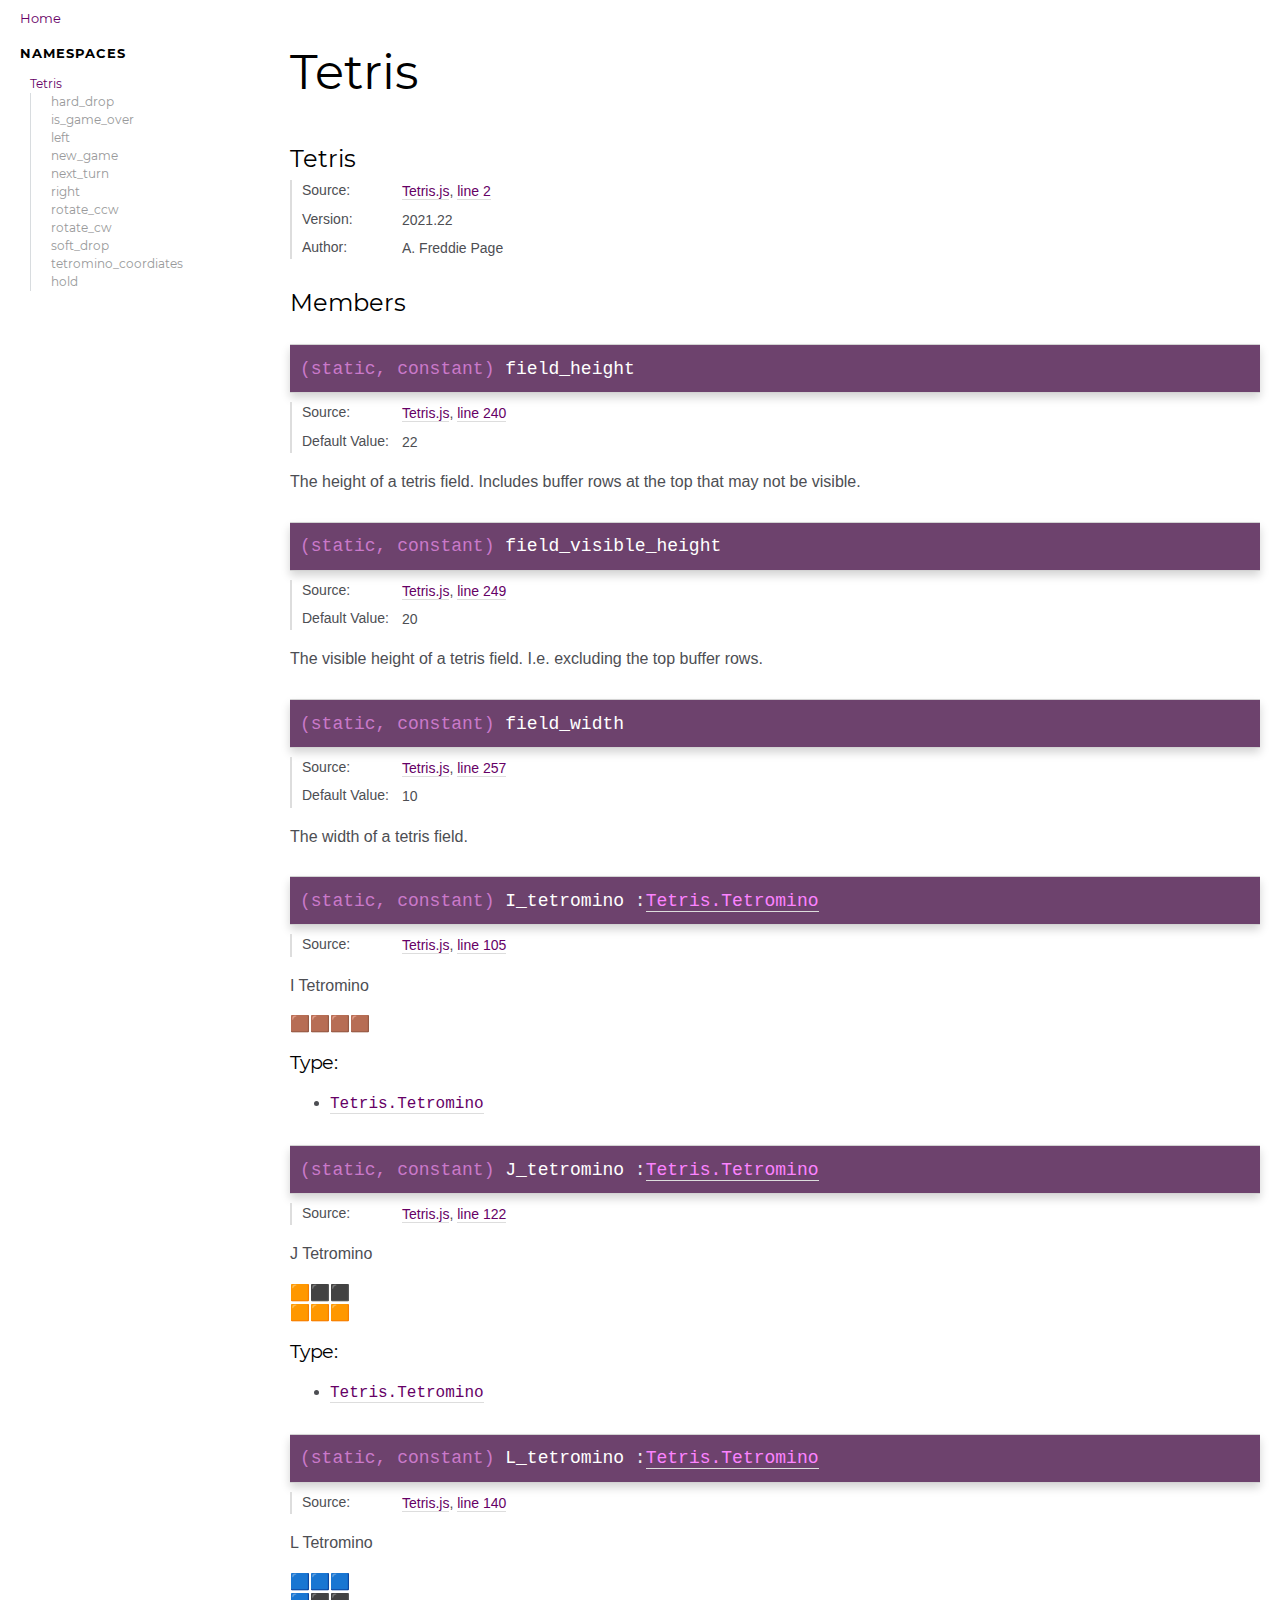
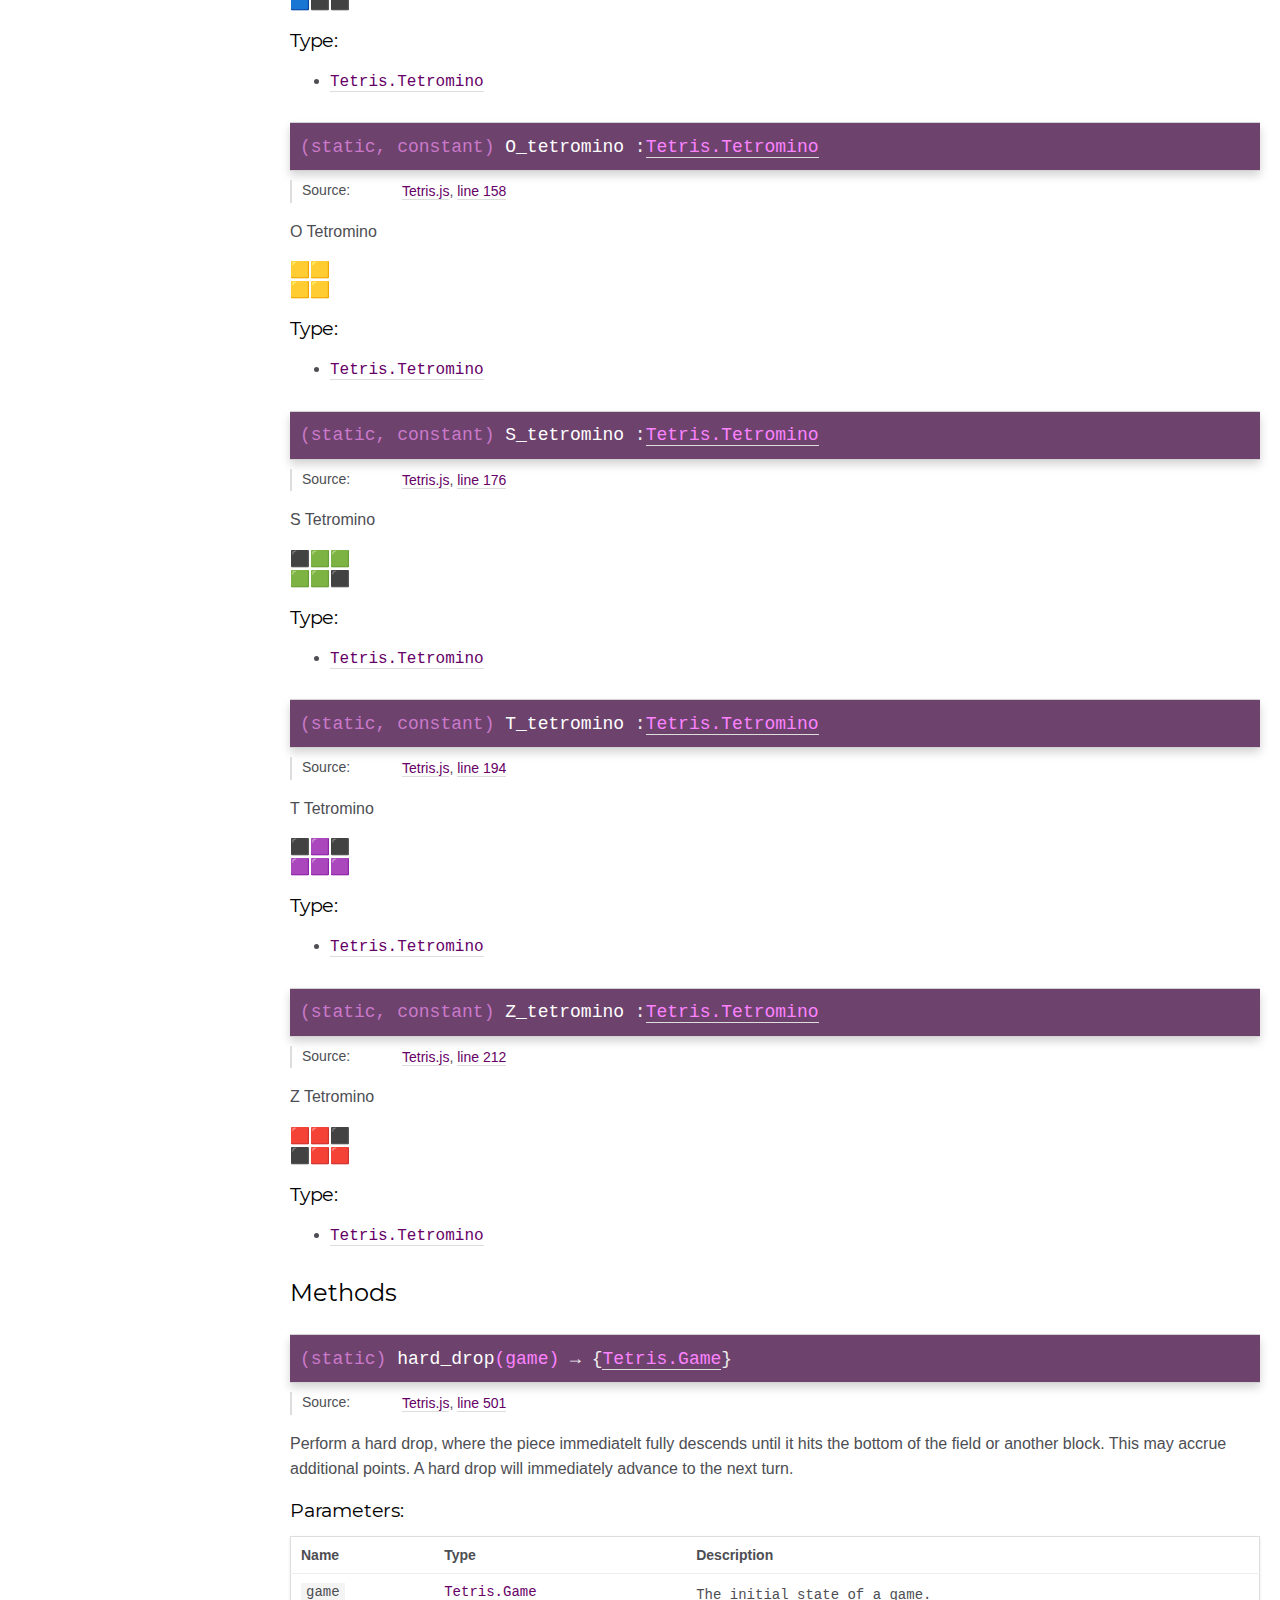
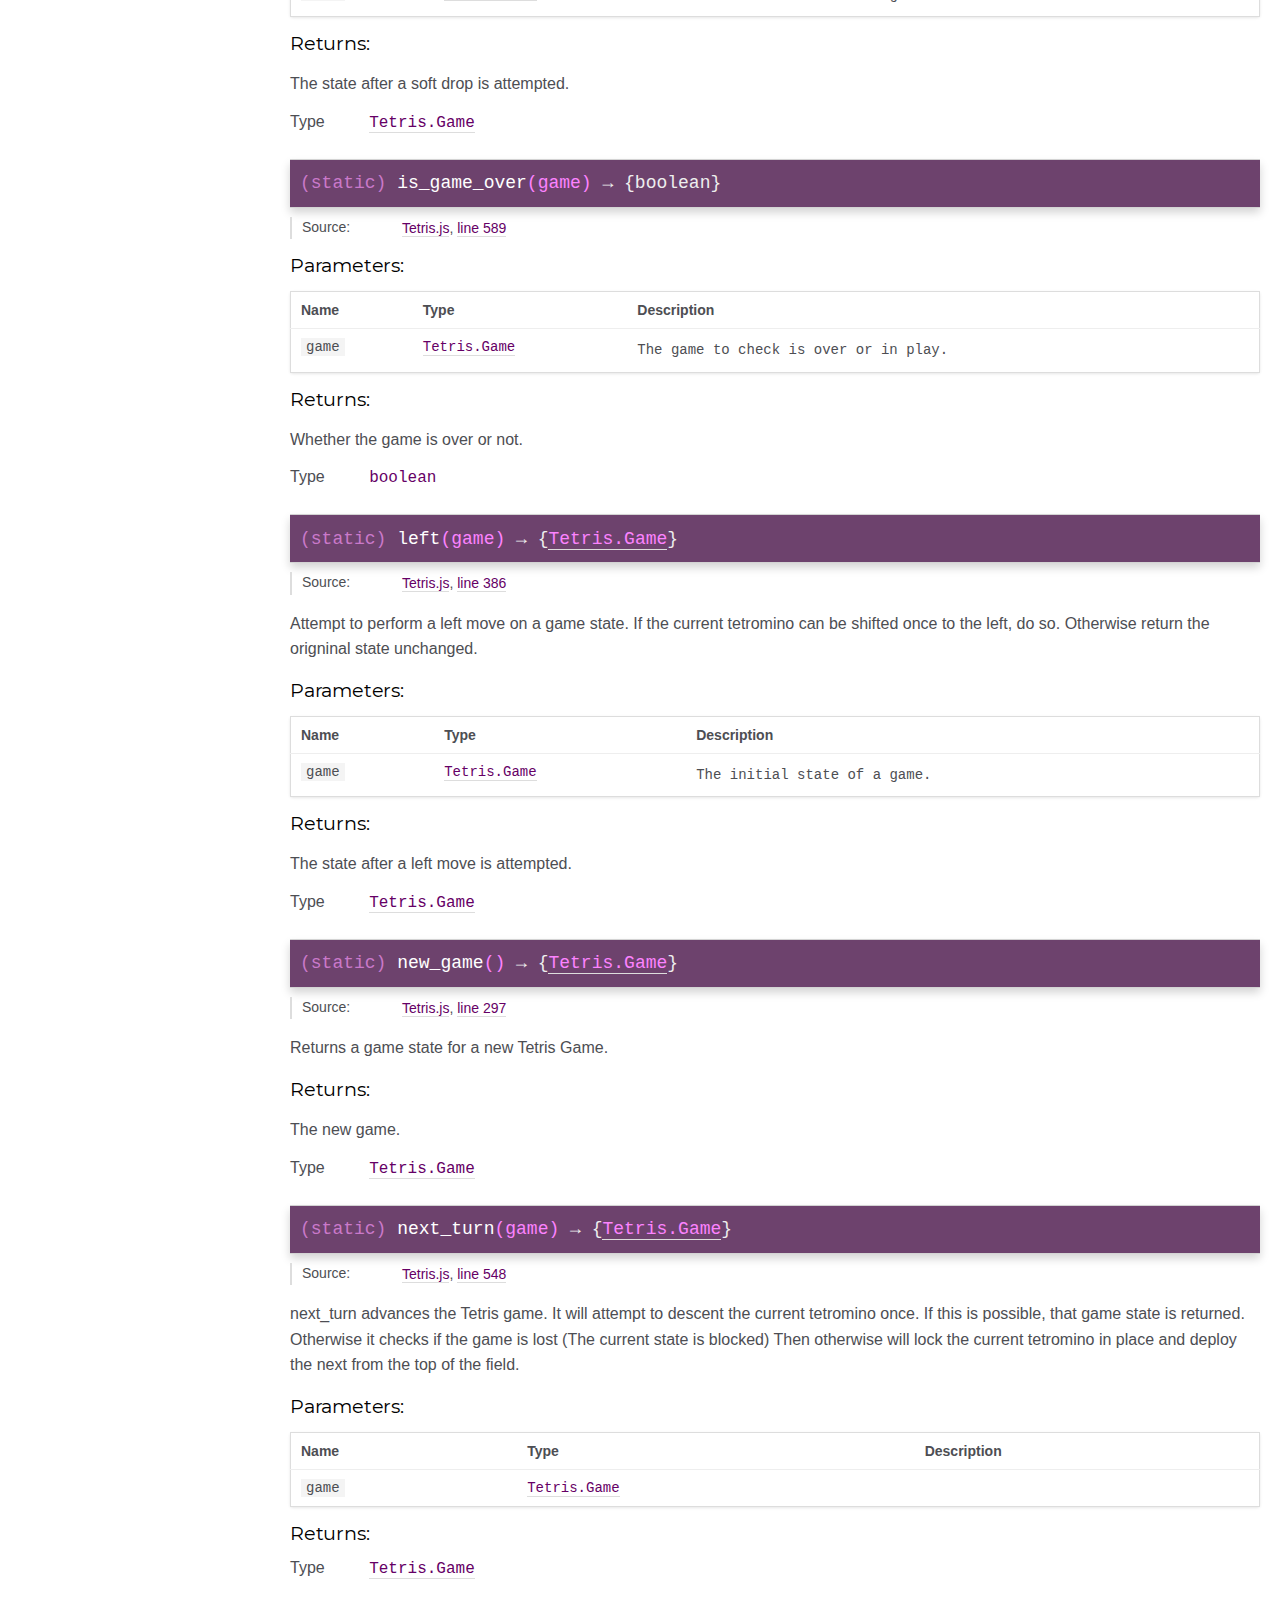
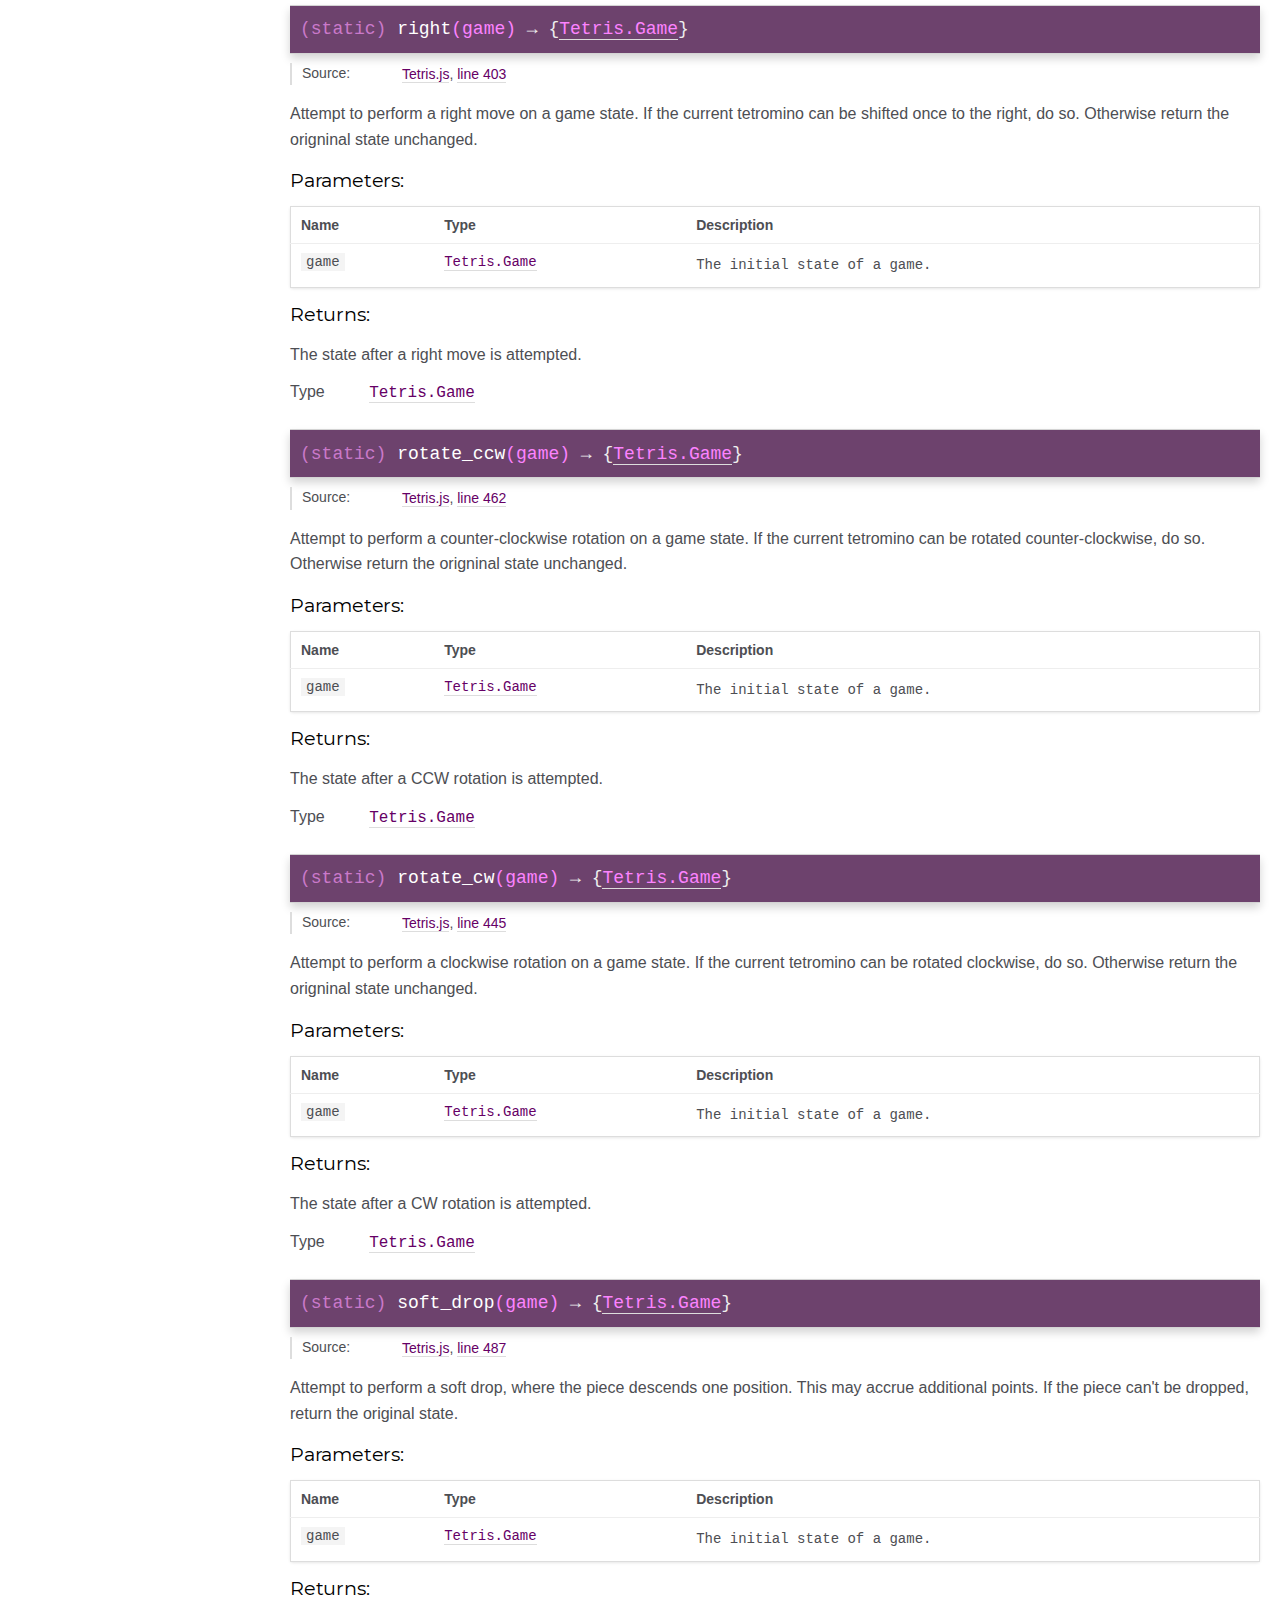
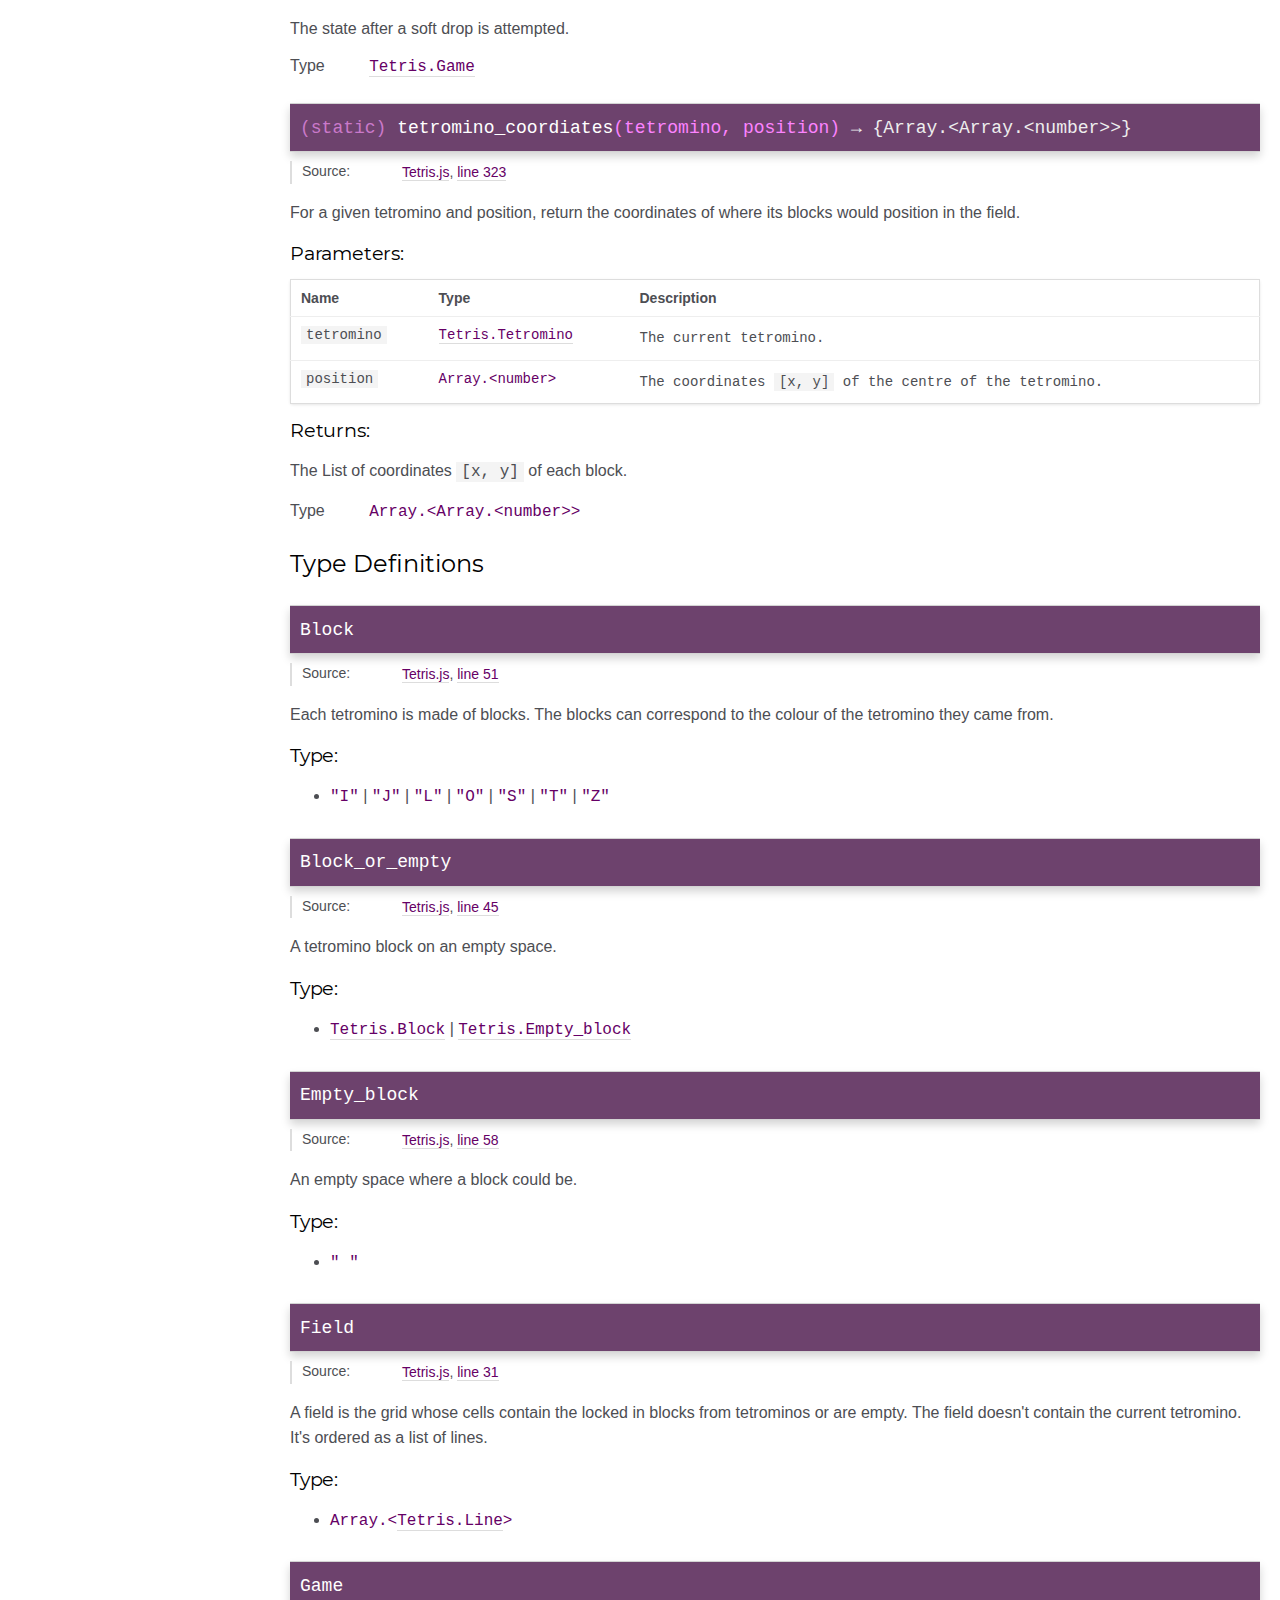
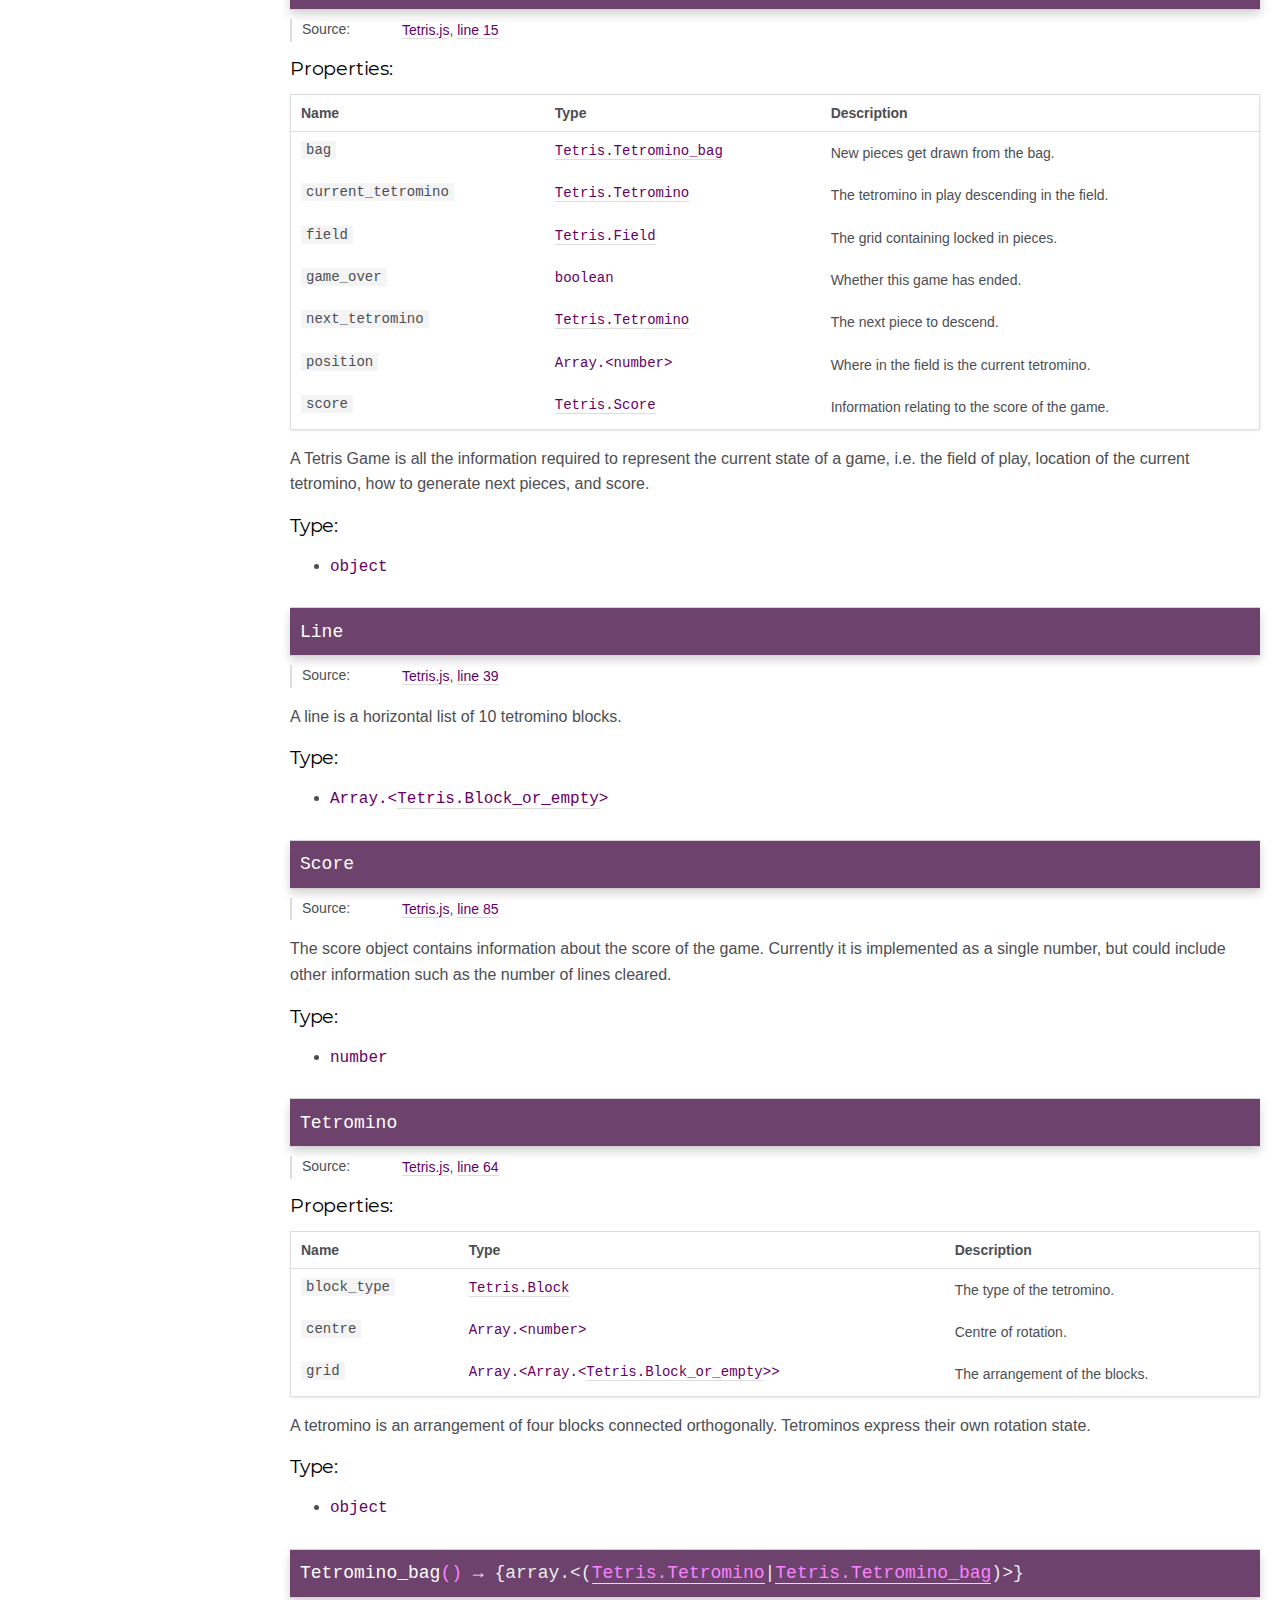
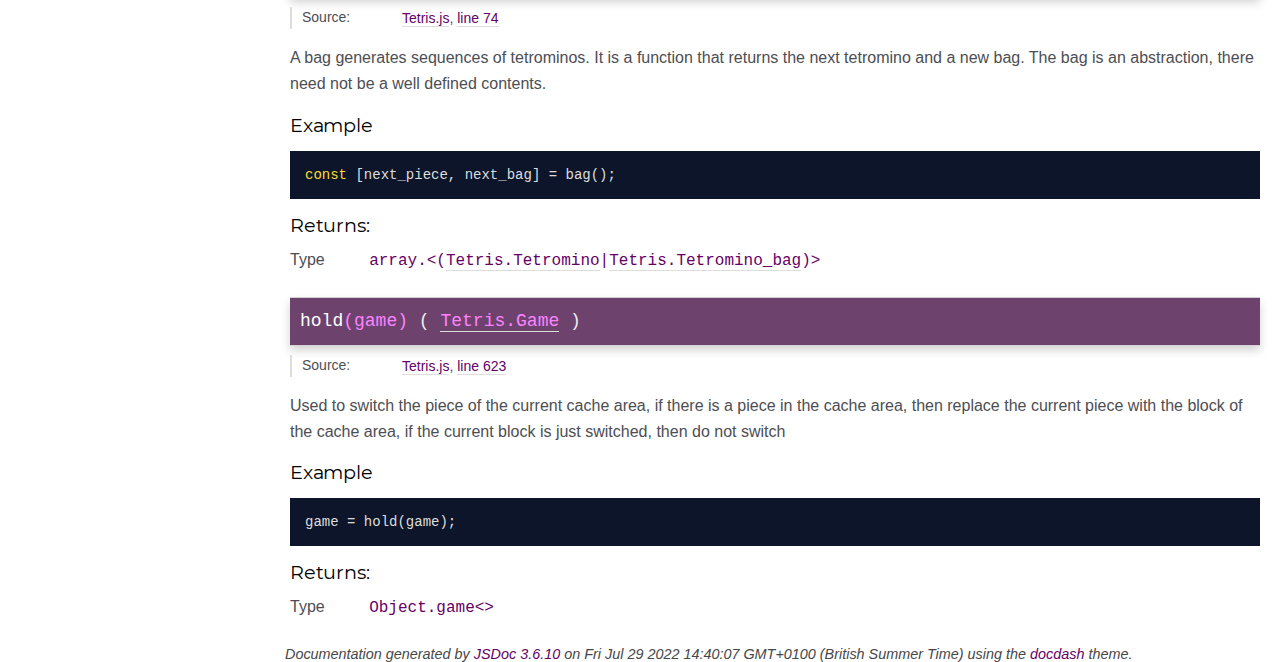
==== commit 67110621: "Update Tetris.html" ====
--- a/docs/Tetris.html
+++ b/docs/Tetris.html
@@ -3694,10 +3694,10 @@
                 </dl>
 
                 <h4 class="name" id=".hold">
-                    <span class="type-signature"></span>hold<span class="signature">(render,dom,game)</span>
+                    <span class="type-signature"></span>hold<span class="signature">(game)</span>
                     <span class="type-signature">
                         (
-                        <a href="Tetris.html#.new_game">Tetris.new_game</a>
+                        <a href="Tetris.html#.Game">Tetris.Game</a>
                         )
                     </span>
                 </h4>
@@ -3712,17 +3712,17 @@
                     </dd>
                 </dl>
                 <div class="description usertext">
-                    <p>用于切换当前缓存区域的块，如果缓存区域中则进行更换，将当前的块替换成缓存区域的块，如果现在的块是刚刚切换的块则不进行切换</p>
+                    <p>Used to switch the piece of the current cache area, if there is a piece in the cache area, then replace the current piece with the block of the cache area, if the current block is just switched, then do not switch</p>
                 </div>
                 <h5>Example</h5>
-                <pre class="prettyprint"><code>const old_tetrominos = hold();</code></pre>
+                <pre class="prettyprint"><code>game = hold(game);</code></pre>
                 <h5>Returns:</h5>
                 <dl class="param-type">
                     <dt>
                         Type
                     </dt>
                     <dd>
-                        <span class="param-type">Object.&lt;></span>
+                        <span class="param-type">Object.game&lt;></span>
 
                     </dd>
                 </dl>
@@ -3753,4 +3753,4 @@
 
 </body>
 
-</html>+</html>
